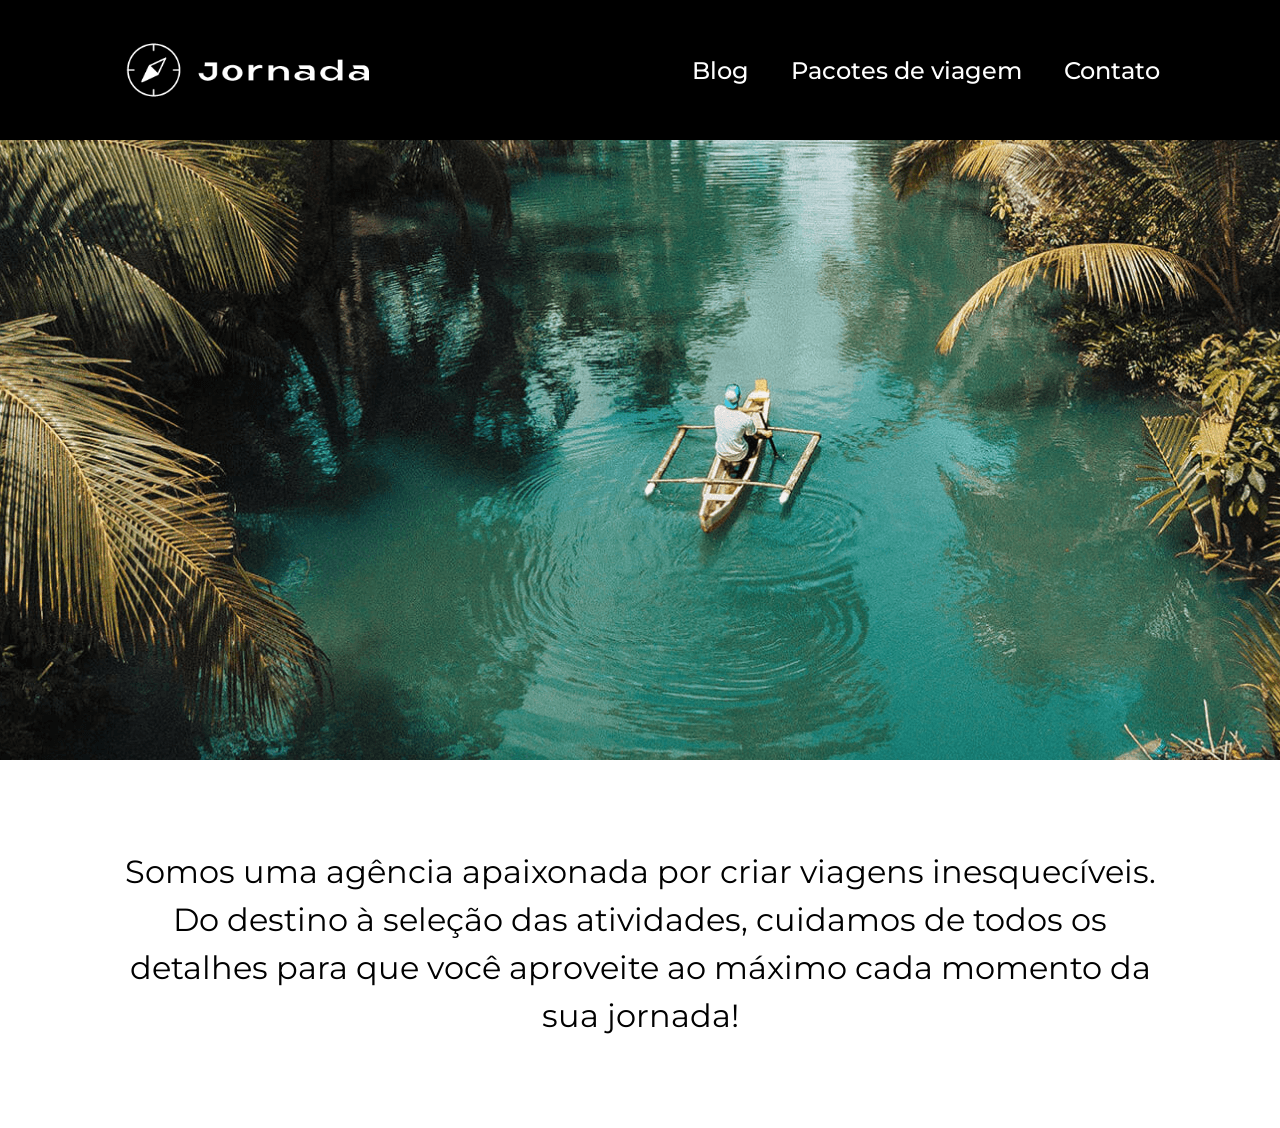
==== index.html @ cf38ee2b "secao hero" ====
<!DOCTYPE html>
<html lang="en">
<head>
    <meta charset="UTF-8">
    <meta name="viewport" content="width=device-width, initial-scale=1.0">
    <link rel="stylesheet" href="css/style.css">
    <title>Jornada Viagens</title>
</head>
<body>
    <header>
        <a class="logo" href="index.html" title="voltar para a página inicial">
            <img class="img-mobile" src="img/bussola-jornada-branca.png" alt="Bussola do logo Jornada viagens na cor preta">
            <img class="img-desktop" src="img/bussola-e-titulo-jornada-branca.png" alt="Logo jornada viagens na cor branca">
        </a>
        <div class="navigation-menu">
            <label for="menu"><img class="menu-burger" src="img/menu.png" alt="menu"></label>
            <input type="checkbox" id="menu" hidden>
            <nav>
                <ul class="list-links">
                    <li><a href="blog.html" target="_blank" title="acessar blog">Blog</a></li>
                    <li><a href="pacotes.html" target="_blank" title="acessar pacotes de viagem">Pacotes de viagem</a></li>
                    <li><a href="contato.html" target="_blank" title="Acessar contato">Contato</a></li>
                </ul>
            </nav>
        </div>
    </header>
    <section class="hero">
        <div class="hero-img"></div>
        <h2>
            Somos uma agência apaixonada por criar viagens inesquecíveis. Do destino à seleção das atividades, cuidamos de todos os detalhes para que você aproveite ao máximo cada momento da sua jornada!
        </h2>
    </section>
</body>
</html>
---- css/style.css ----
@import url(global.css);
@import url(header.css);
@import url(hero.css);
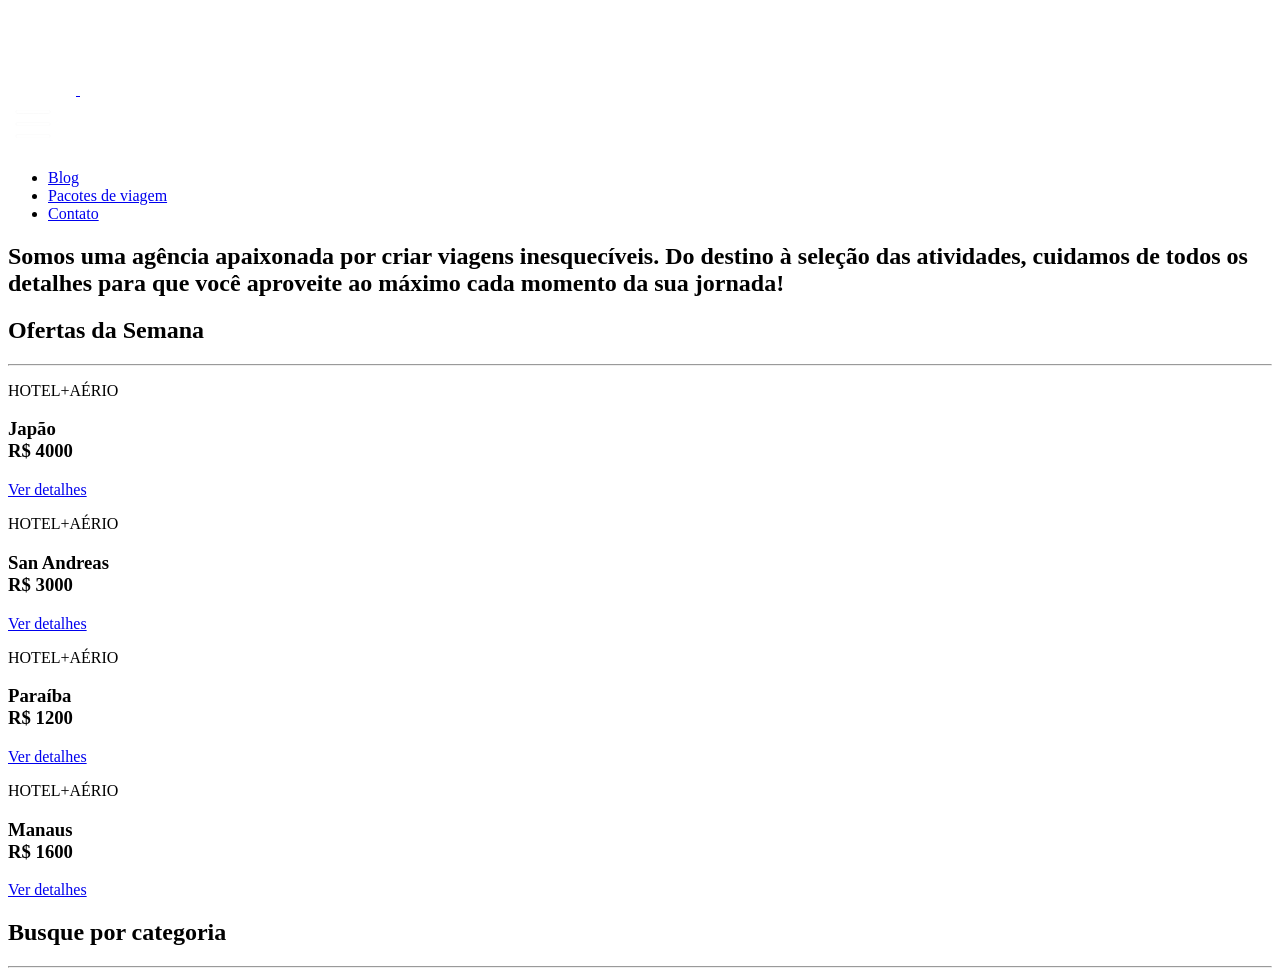
==== commit e08591ff: "adicionado ofertas por semana" ====
--- a/index.html
+++ b/index.html
@@ -30,5 +30,55 @@
             Somos uma agência apaixonada por criar viagens inesquecíveis. Do destino à seleção das atividades, cuidamos de todos os detalhes para que você aproveite ao máximo cada momento da sua jornada!
         </h2>
     </section>
+    <section class="offer">
+        <div class="section-title">
+            <h2>Ofertas da Semana</h2>
+            <hr>
+        </div>
+        <div class="offers-cards">
+            <article class="card japao">
+                <header>
+                    <p>HOTEL+AÉRIO</p>
+                    <h3>Japão <br> <span>R$ 4000</span></h3>
+                </header>
+                <footer>
+                    <a href="#" class="button">Ver detalhes</a>
+                </footer>
+            </article>
+            <article class="card san-andreas">
+                <header>
+                    <p>HOTEL+AÉRIO</p>
+                    <h3>San Andreas <br> <span>R$ 3000</span></h3>
+                </header>
+                <footer>
+                    <a href="#" class="button">Ver detalhes</a>
+                </footer>
+            </article>
+            <article class="card paraiba">
+                <header>
+                    <p>HOTEL+AÉRIO</p>
+                    <h3>Paraíba <br> <span>R$ 1200</span></h3>
+                </header>
+                <footer>
+                    <a href="#" class="button">Ver detalhes</a>
+                </footer>
+            </article>
+            <article class="card manaus">
+                <header>
+                    <p>HOTEL+AÉRIO</p>
+                    <h3>Manaus <br> <span>R$ 1600</span></h3>
+                </header>
+                <footer>
+                    <a href="#" class="button">Ver detalhes</a>
+                </footer>
+            </article>
+        </div>
+    </section>
+    <section class="categories">
+        <div class="section-title">
+            <h2>Busque por categoria</h2>
+            <hr>
+        </div>
+    </section>
 </body>
 </html>
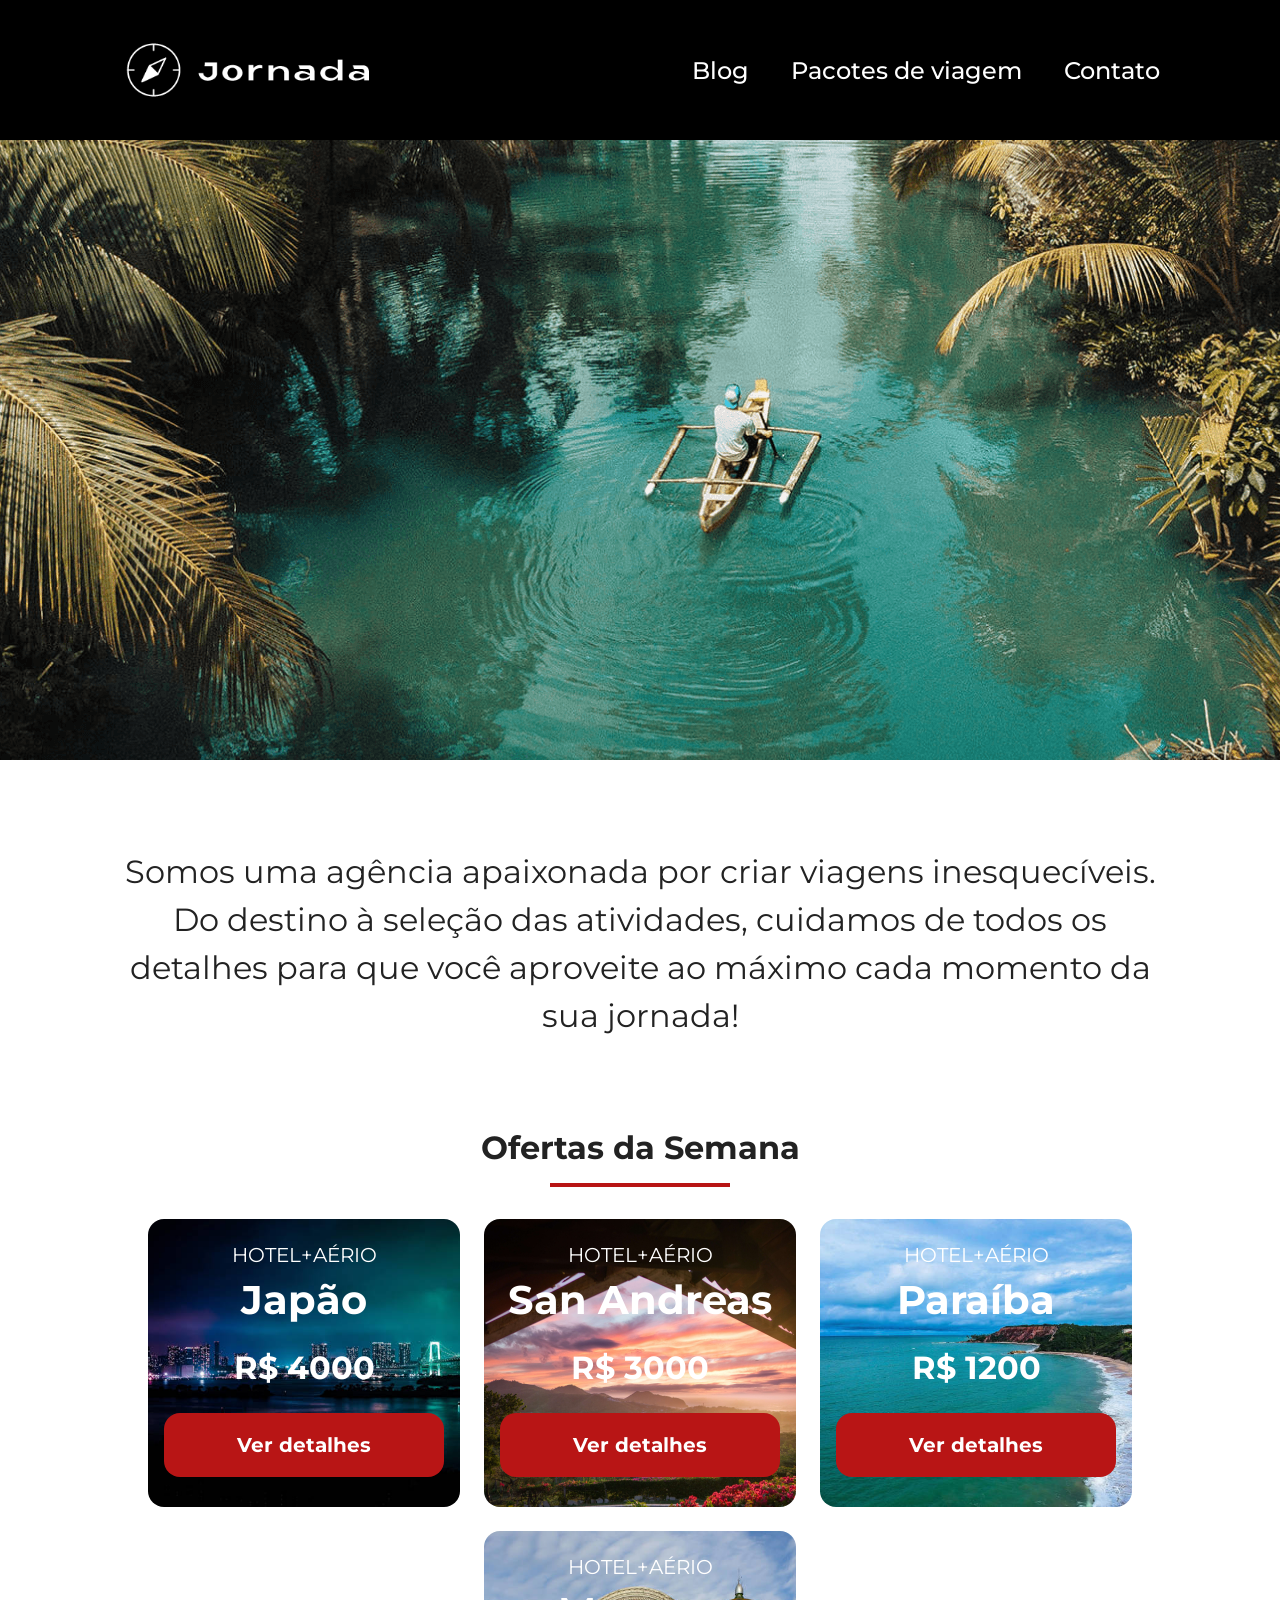
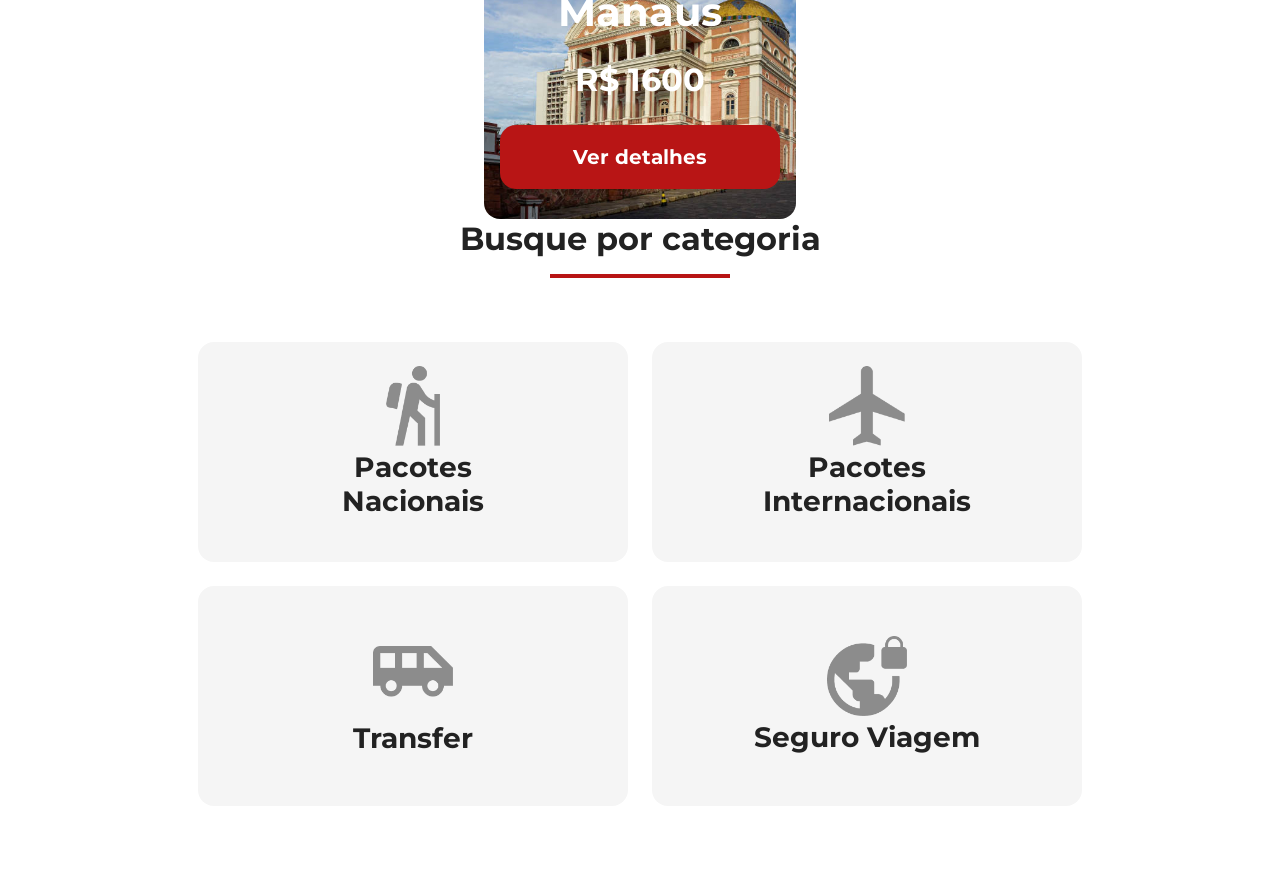
==== commit 76aefe62: "ajusta layout da sessao categoria" ====
--- a/index.html
+++ b/index.html
@@ -79,6 +79,24 @@
             <h2>Busque por categoria</h2>
             <hr>
         </div>
+        <div class="categories-cards">
+            <a href="#" class="card" target="_blank" title="Busque pela categoria pacotes nacionais">
+                <img class="img" src="img/ícone - pacotes nacionais.png" alt="ícone cinza representando uma pessoa fazendo tracking">
+                <h3>Pacotes <br> Nacionais</h3>
+            </a>
+            <a href="#" class="card" target="_blank" title="Busque pela categoria pacotes internacionais">
+                <img class="img" src="img/ícone - pacotes interacionais.png" alt="ícone cinza representando uma pessoa fazendo tracking">
+                <h3>Pacotes <br> Internacionais</h3>
+            </a>
+            <a href="#" class="card single-line transfer" target="_blank" title="Busque pela categoria transfer">
+                <img class="img" src="img/ícone -transfer.png" alt="ícone cinza representando uma pessoa fazendo tracking">
+                <h3>Transfer</h3>
+            </a>
+            <a href="#" class="card single-line" target="_blank" title="Busque pela categoria seguro viagem">
+                <img class="img" src="img/ícone - seguro viagem (1).png" alt="ícone cinza representando uma pessoa fazendo tracking">
+                <h3>Seguro Viagem</h3>
+            </a>
+        </div>
     </section>
 </body>
 </html>
--- a/css/style.css
+++ b/css/style.css
@@ -0,0 +1,5 @@
+@import url(global.css);
+@import url(header.css);
+@import url(hero.css);
+@import url(offers.css);
+@import url(categories.css);
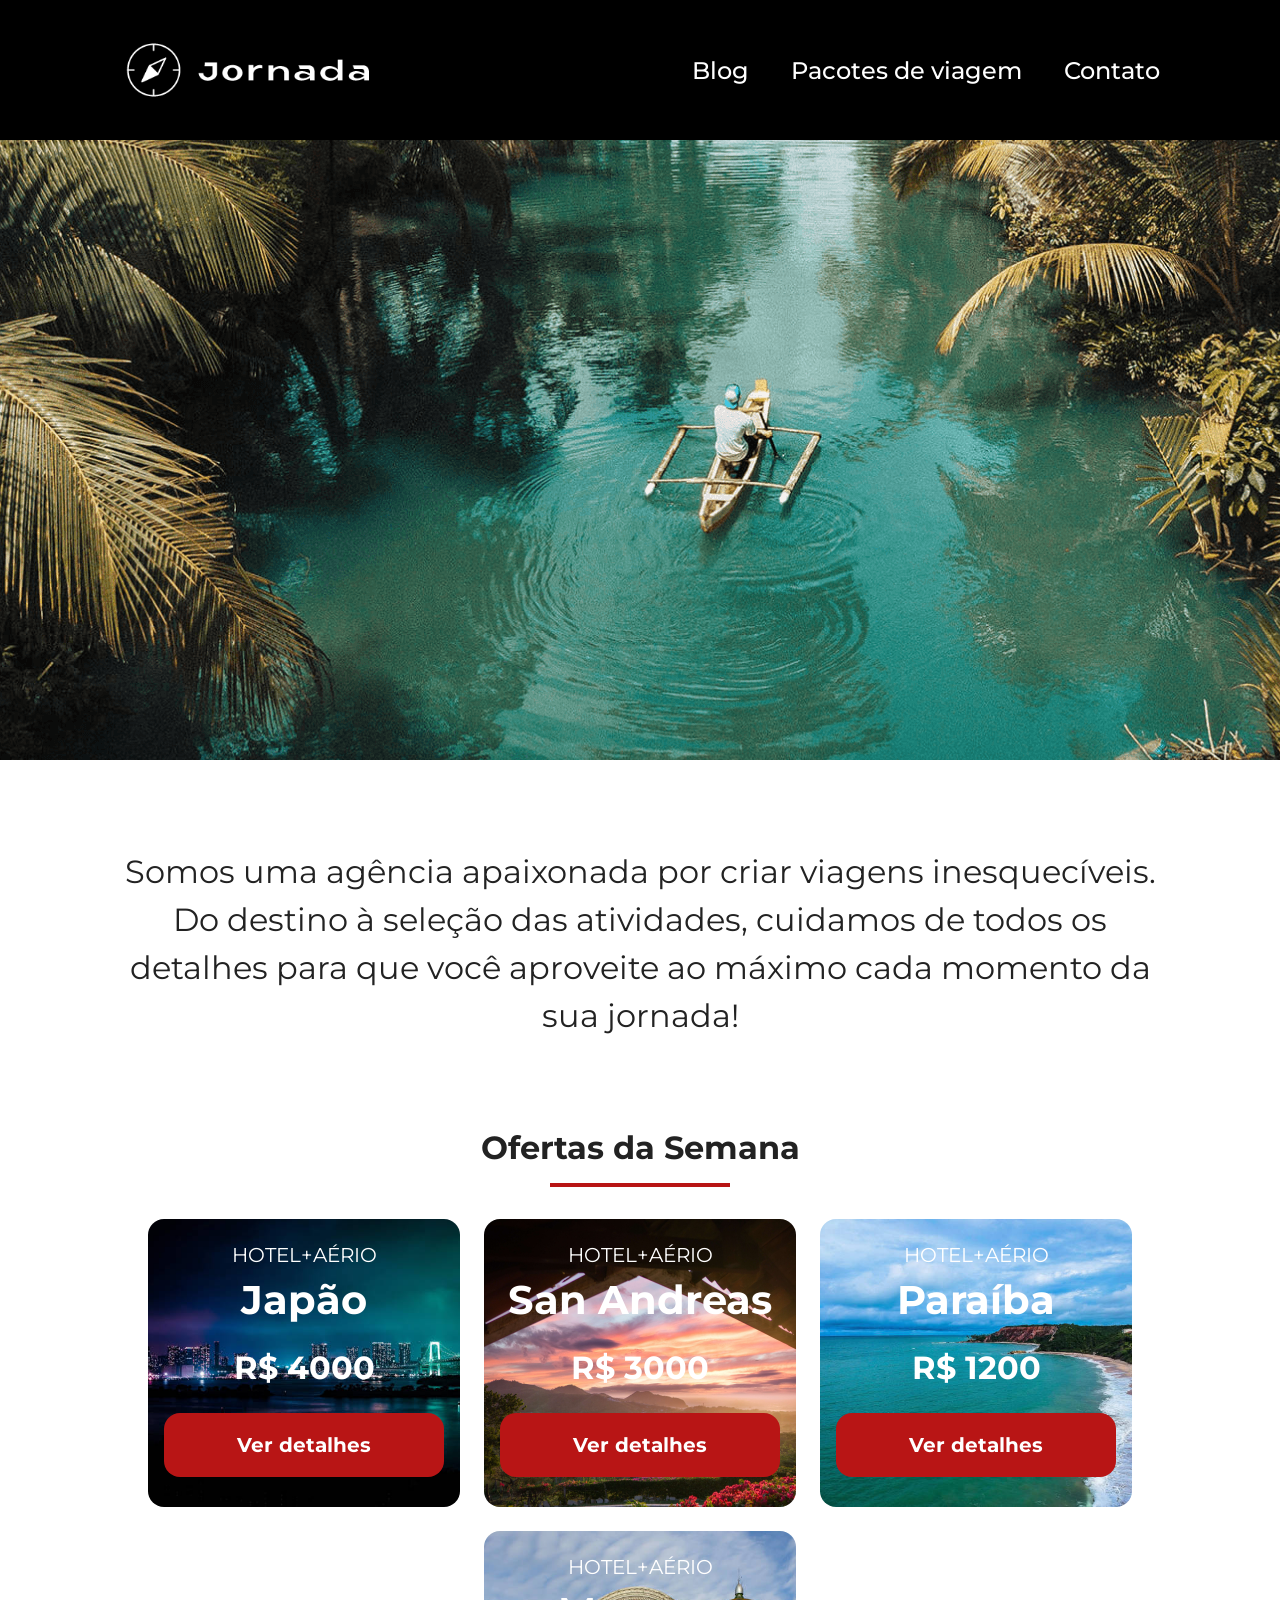
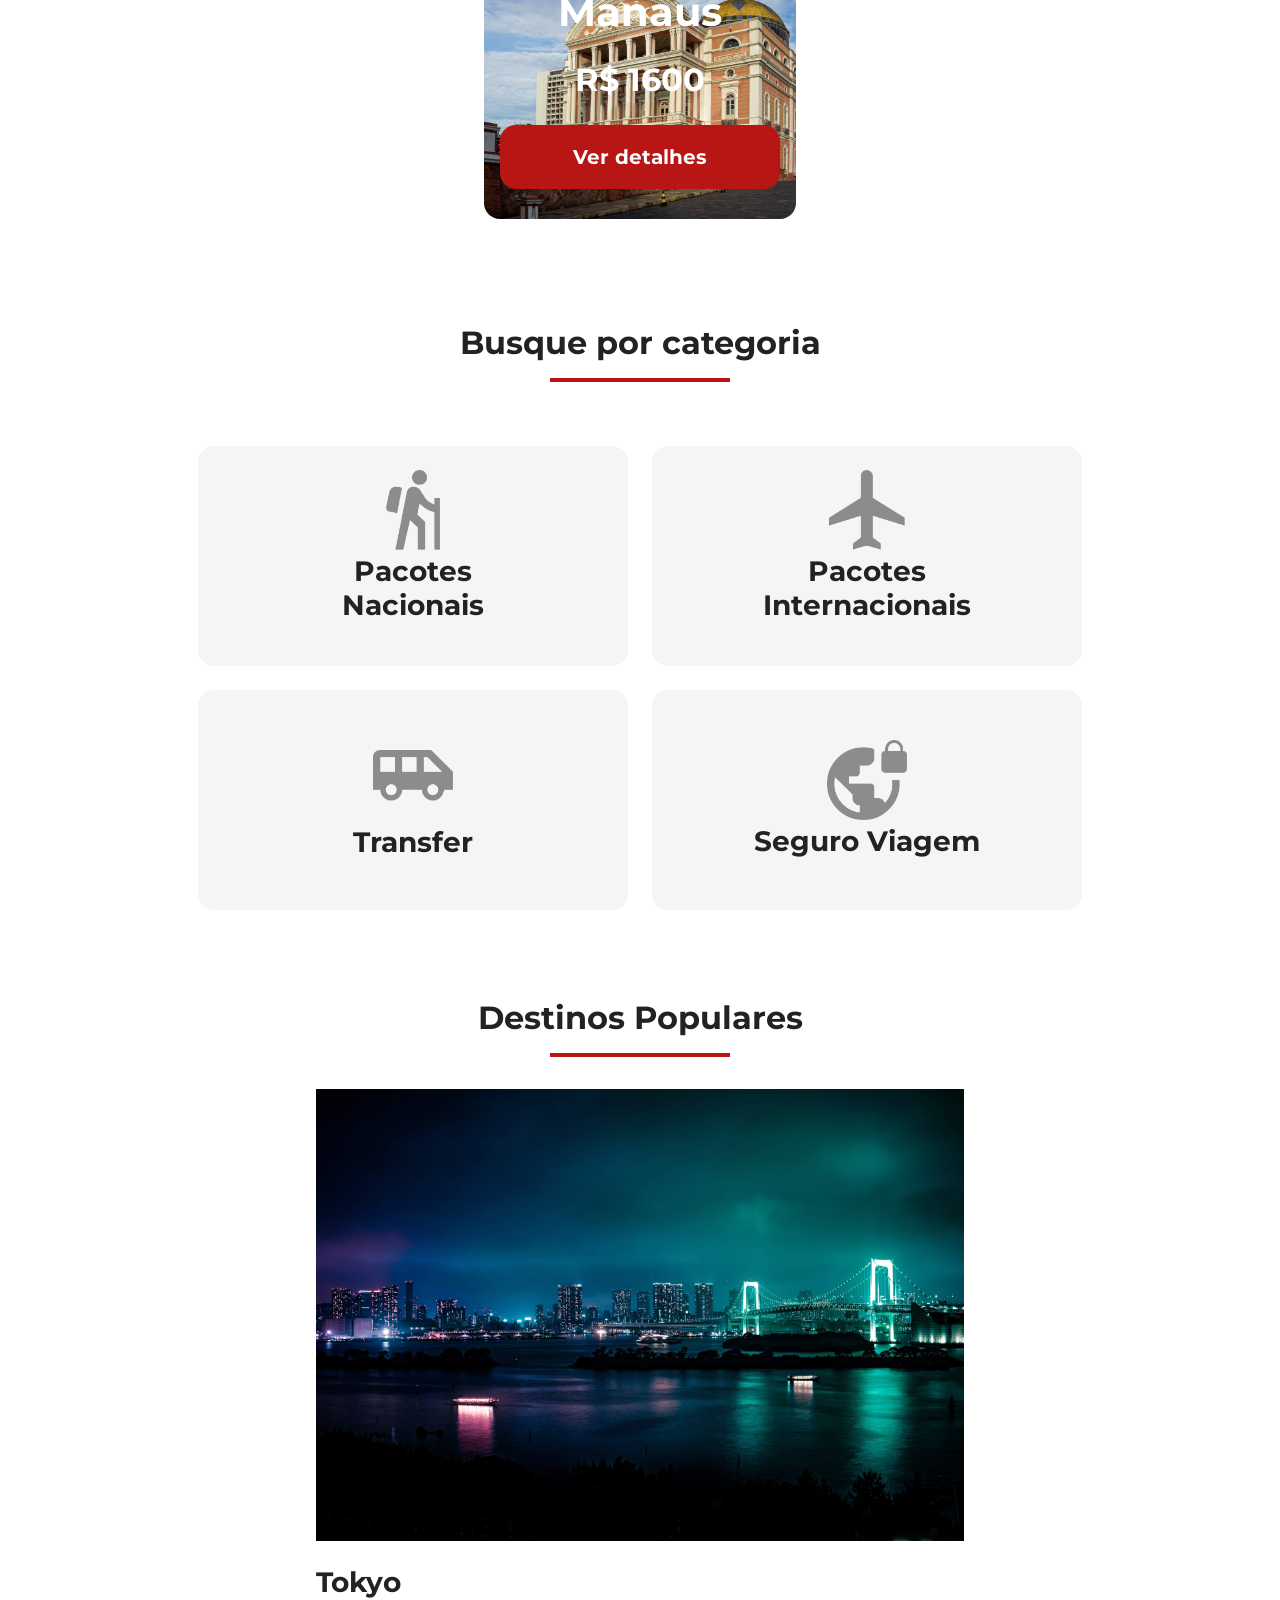
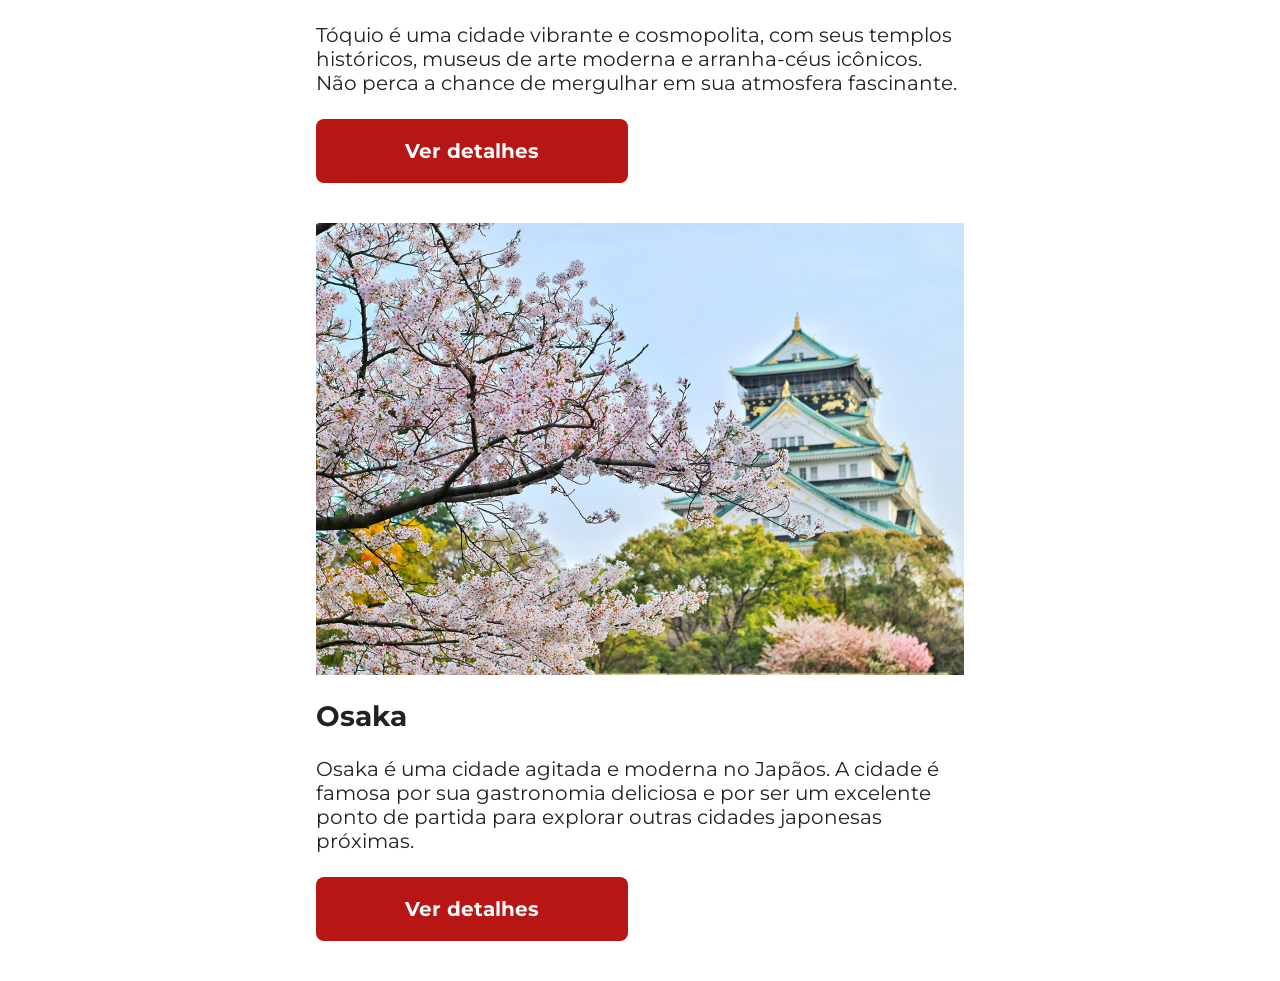
==== commit b44ed1b1: "adicionado secao categories" ====
--- a/index.html
+++ b/index.html
@@ -30,7 +30,7 @@
             Somos uma agência apaixonada por criar viagens inesquecíveis. Do destino à seleção das atividades, cuidamos de todos os detalhes para que você aproveite ao máximo cada momento da sua jornada!
         </h2>
     </section>
-    <section class="offer">
+    <section class="offers">
         <div class="section-title">
             <h2>Ofertas da Semana</h2>
             <hr>
@@ -98,5 +98,37 @@
             </a>
         </div>
     </section>
+    <section class="destinations">
+        <div class="section-title">
+            <h2>Destinos Populares</h2>
+            <hr>
+        </div>
+        <div class="destination-items">
+            <article class="item">
+                <header>
+                    <div class="img-item tokyo">
+                        
+                    </div>
+                    <h4>Tokyo</h4>
+                </header>
+                <p>Tóquio é uma cidade vibrante e cosmopolita, com seus templos históricos, museus de arte moderna e arranha-céus icônicos. Não perca a chance de mergulhar em sua atmosfera fascinante.</p>
+                <footer>
+                    <a href="#" class="button">Ver detalhes</a>
+                </footer>
+            </article>
+            <article class="item">
+                <header>
+                    <div class="img-item osaka">
+
+                    </div>
+                    <h4>Osaka</h4>
+                </header>
+                <p>Osaka é uma cidade agitada e moderna no Japãos. A cidade é famosa por sua gastronomia deliciosa e por ser um excelente ponto de partida para explorar outras cidades japonesas próximas.</p>
+                <footer>
+                    <a href="#" class="button">Ver detalhes</a>
+                </footer>
+            </article>
+        </div>
+    </section>
 </body>
 </html>
--- a/css/style.css
+++ b/css/style.css
@@ -2,4 +2,5 @@
 @import url(header.css);
 @import url(hero.css);
 @import url(offers.css);
-@import url(categories.css);+@import url(categories.css);
+@import url(destinations.css);
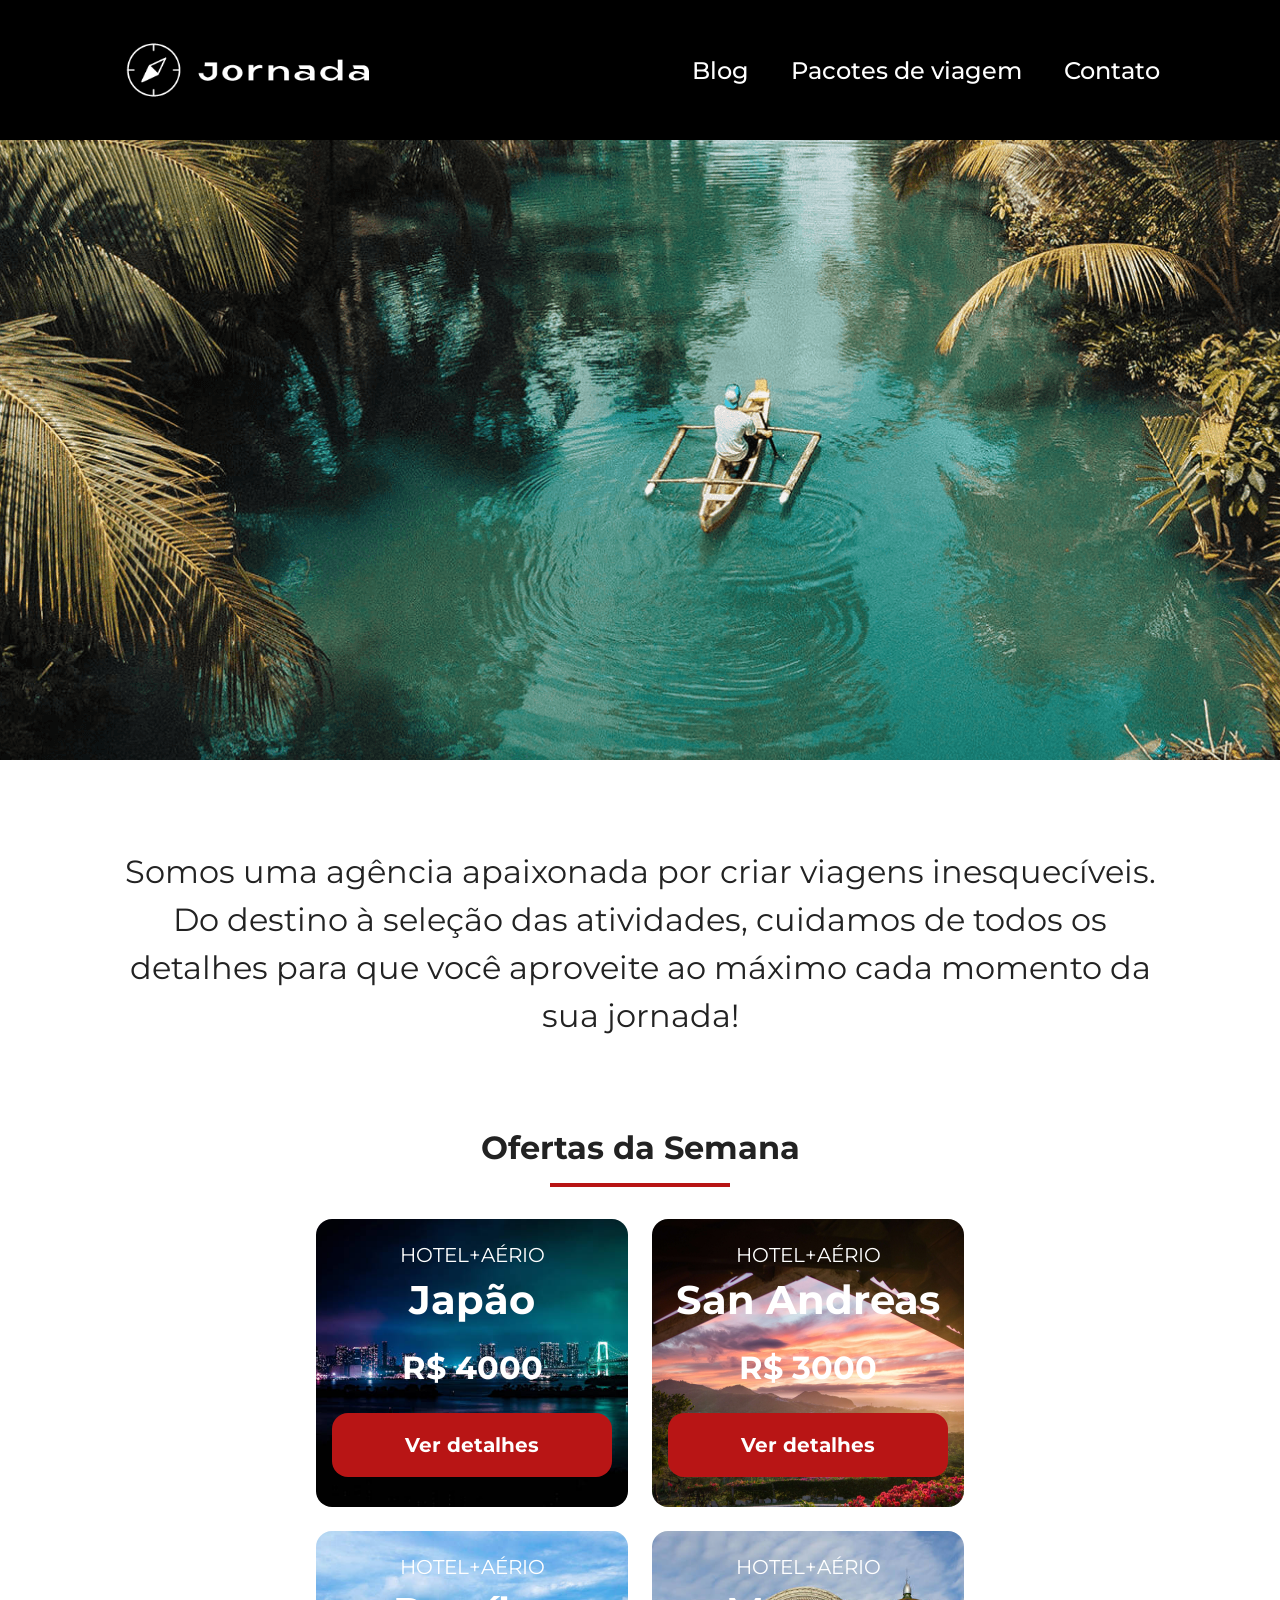
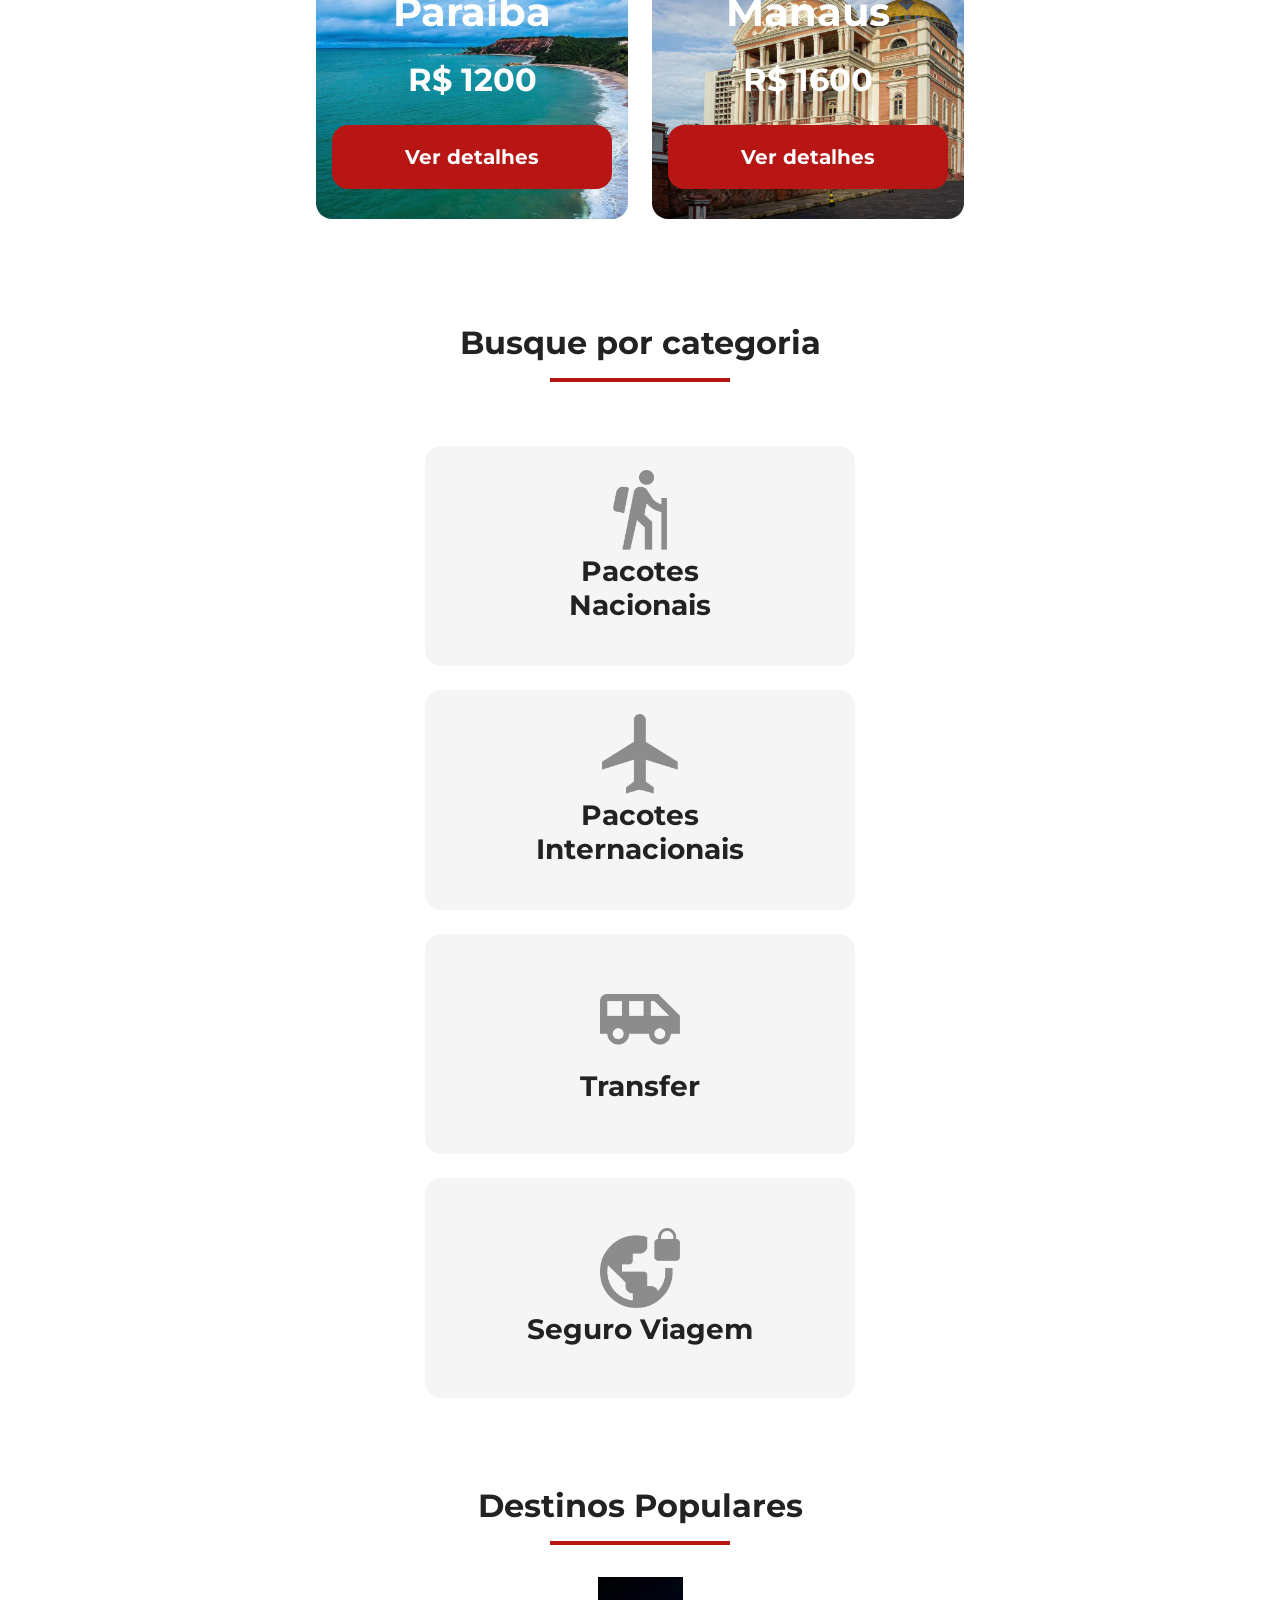
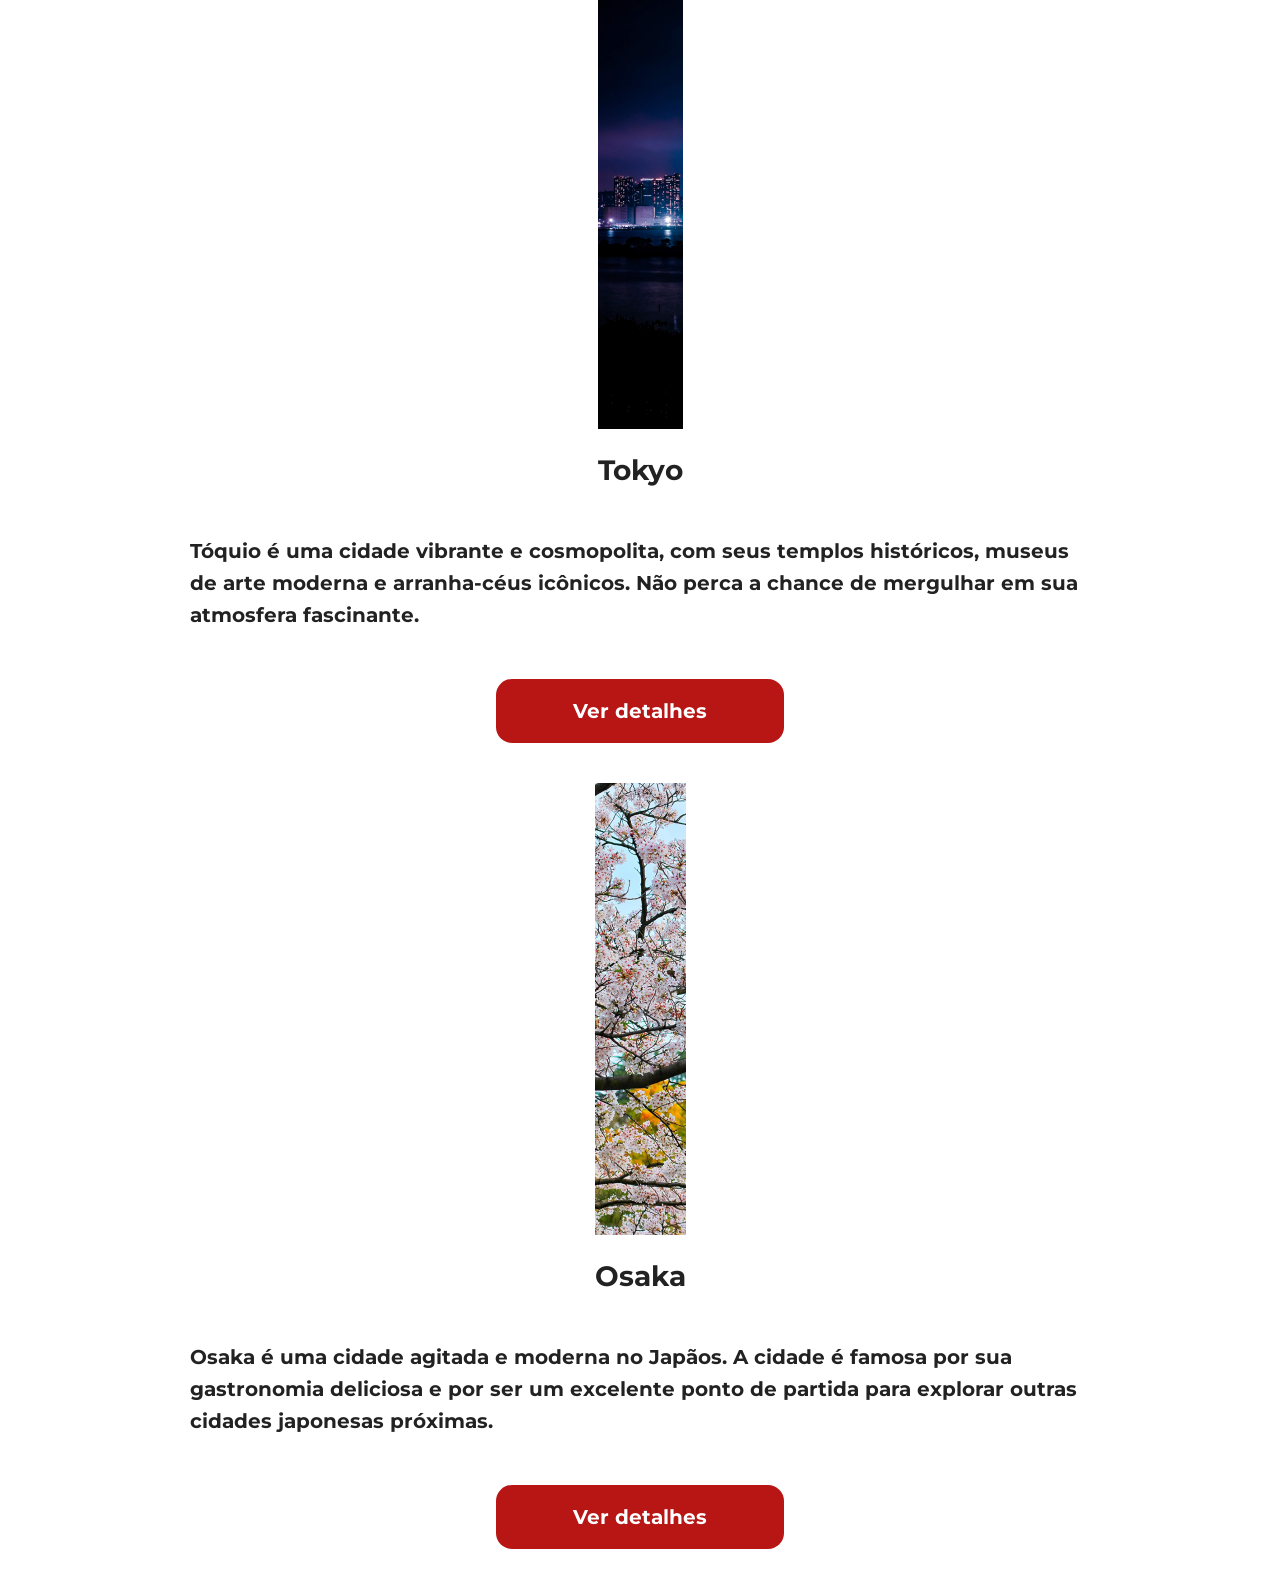
==== commit 395bf1df: "refatorado codigo e arrumado destinations" ====
--- a/index.html
+++ b/index.html
@@ -7,7 +7,7 @@
     <title>Jornada Viagens</title>
 </head>
 <body>
-    <header>
+    <header class="main-header">
         <a class="logo" href="index.html" title="voltar para a página inicial">
             <img class="img-mobile" src="img/bussola-jornada-branca.png" alt="Bussola do logo Jornada viagens na cor preta">
             <img class="img-desktop" src="img/bussola-e-titulo-jornada-branca.png" alt="Logo jornada viagens na cor branca">
@@ -113,7 +113,7 @@
                 </header>
                 <p>Tóquio é uma cidade vibrante e cosmopolita, com seus templos históricos, museus de arte moderna e arranha-céus icônicos. Não perca a chance de mergulhar em sua atmosfera fascinante.</p>
                 <footer>
-                    <a href="#" class="button">Ver detalhes</a>
+                    <a target="_blank" title="Veja mais detalhes do destino Tokyo" href="#" class="button">Ver detalhes</a>
                 </footer>
             </article>
             <article class="item">
@@ -125,7 +125,7 @@
                 </header>
                 <p>Osaka é uma cidade agitada e moderna no Japãos. A cidade é famosa por sua gastronomia deliciosa e por ser um excelente ponto de partida para explorar outras cidades japonesas próximas.</p>
                 <footer>
-                    <a href="#" class="button">Ver detalhes</a>
+                    <a target="_blank" title="Veja mais detalhes do destino Osaka" href="#" class="button">Ver detalhes</a>
                 </footer>
             </article>
         </div>
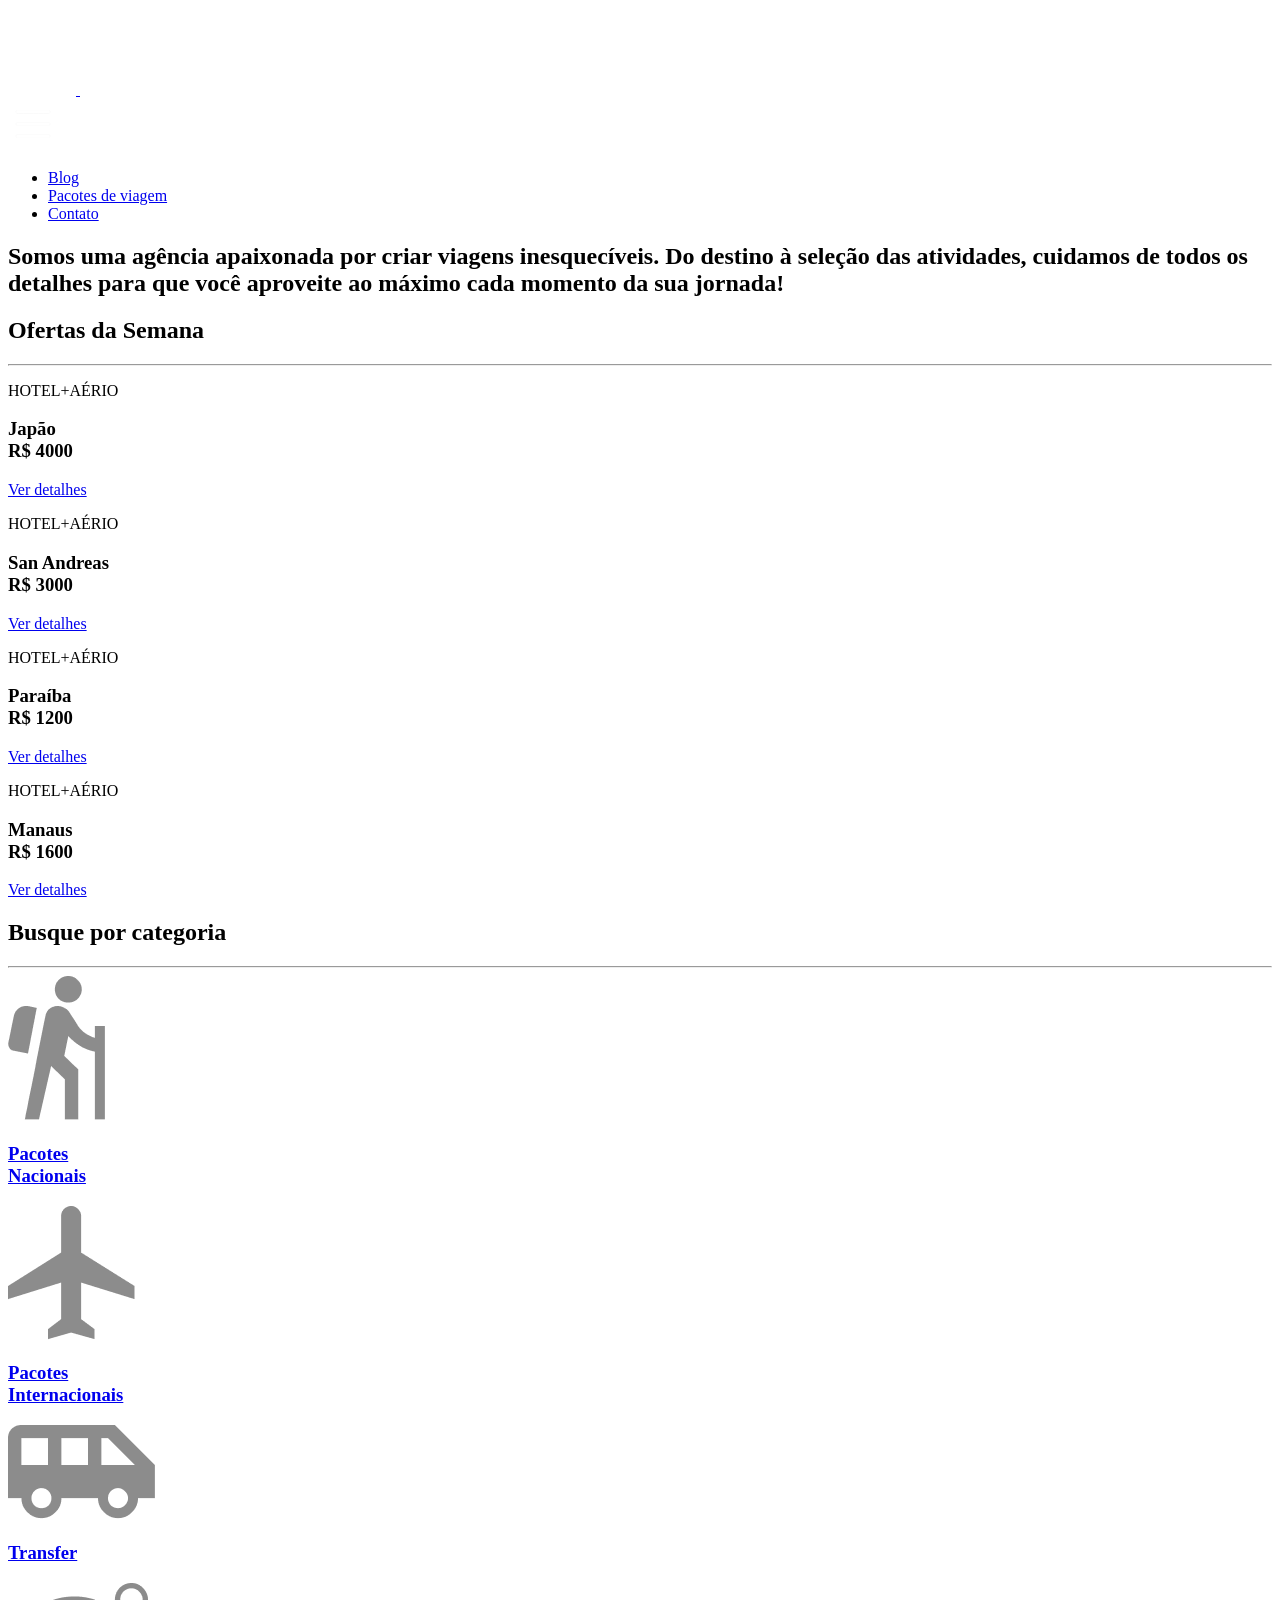
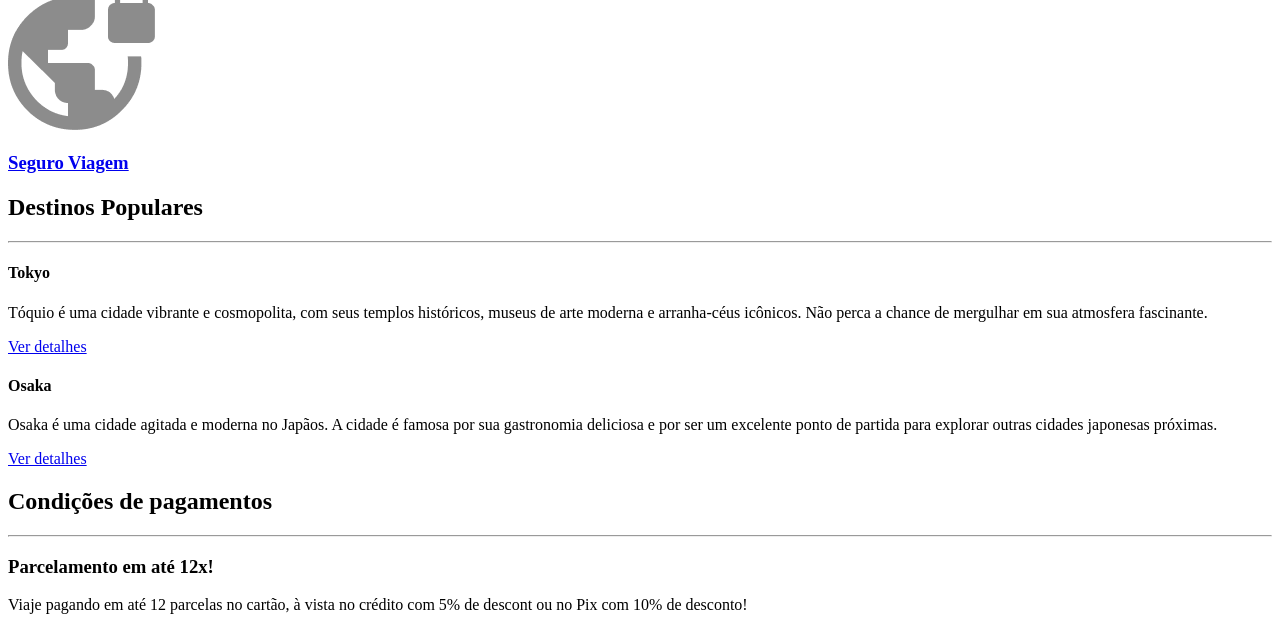
==== commit bb5b5c31: "arrumado" ====
--- a/index.html
+++ b/index.html
@@ -130,5 +130,20 @@
             </article>
         </div>
     </section>
+    <section class="payments">
+        <div class="section-title">
+            <h2>Condições de pagamentos</h2>
+            <hr>
+        </div>
+        <div class="text-content">
+            <h3>Parcelamento em até 12x!</h3>
+            <p>Viaje pagando em até 12 parcelas no cartão, à vista no crédito com 5% de descont ou no Pix com 10% de desconto!</p>
+        </div>
+        <div class="img-content">
+            <div class="image bag"></div>
+            <div class="image passport"></div>
+            <div class="image person"></div>
+        </div>
+    </section>
 </body>
 </html>
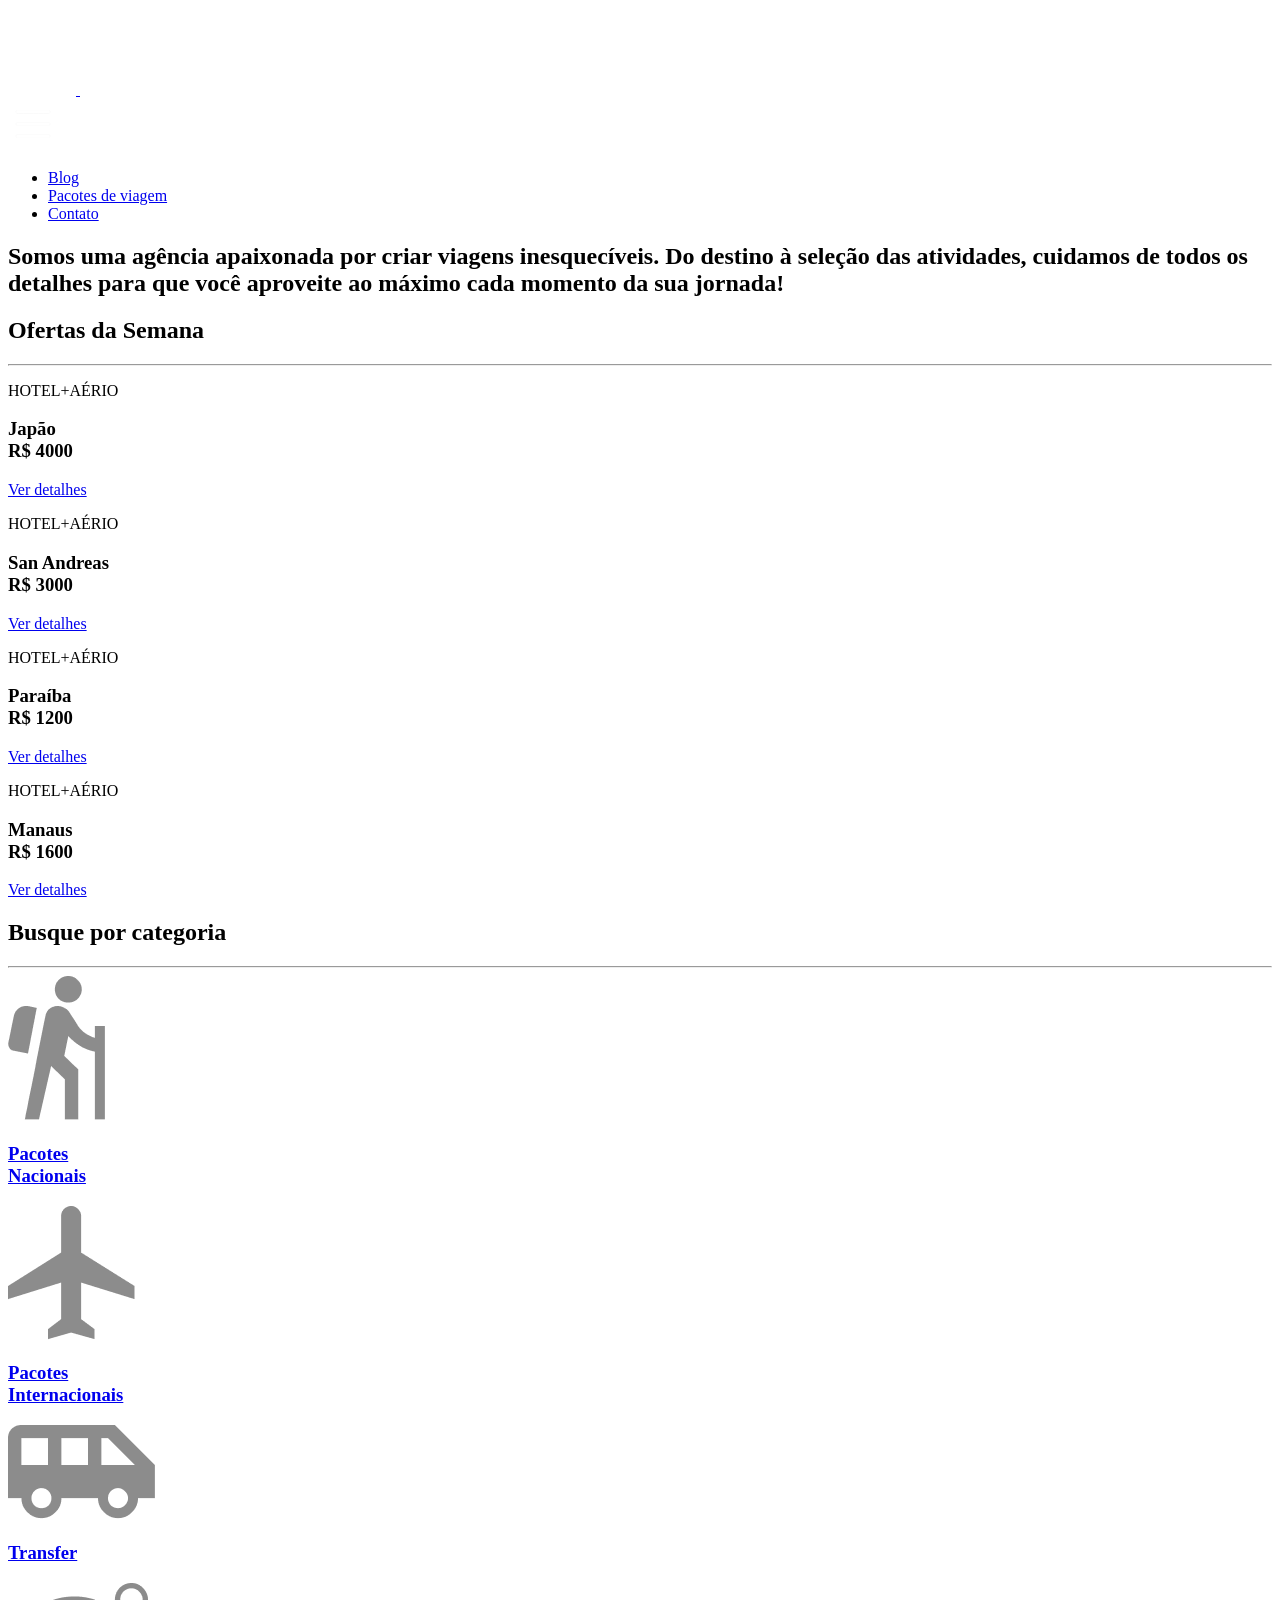
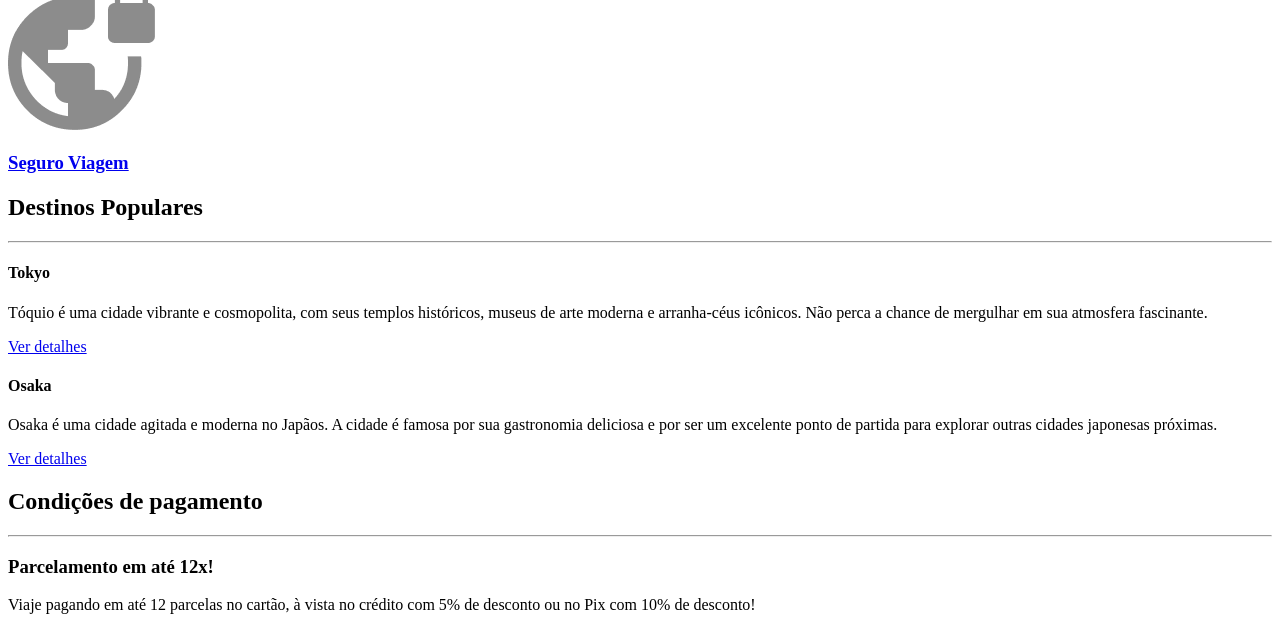
==== commit f08c4384: "payments" ====
--- a/index.html
+++ b/index.html
@@ -82,19 +82,19 @@
         <div class="categories-cards">
             <a href="#" class="card" target="_blank" title="Busque pela categoria pacotes nacionais">
                 <img class="img" src="img/ícone - pacotes nacionais.png" alt="ícone cinza representando uma pessoa fazendo tracking">
-                <h3>Pacotes <br> Nacionais</h3>
+                <h3 class="content-title">Pacotes <br> Nacionais</h3>
             </a>
             <a href="#" class="card" target="_blank" title="Busque pela categoria pacotes internacionais">
                 <img class="img" src="img/ícone - pacotes interacionais.png" alt="ícone cinza representando uma pessoa fazendo tracking">
-                <h3>Pacotes <br> Internacionais</h3>
+                <h3 class="content-title">Pacotes <br> Internacionais</h3>
             </a>
             <a href="#" class="card single-line transfer" target="_blank" title="Busque pela categoria transfer">
                 <img class="img" src="img/ícone -transfer.png" alt="ícone cinza representando uma pessoa fazendo tracking">
-                <h3>Transfer</h3>
+                <h3 class="content-title">Transfer</h3>
             </a>
             <a href="#" class="card single-line" target="_blank" title="Busque pela categoria seguro viagem">
                 <img class="img" src="img/ícone - seguro viagem (1).png" alt="ícone cinza representando uma pessoa fazendo tracking">
-                <h3>Seguro Viagem</h3>
+                <h3 class="content-title">Seguro Viagem</h3>
             </a>
         </div>
     </section>
@@ -109,9 +109,9 @@
                     <div class="img-item tokyo">
                         
                     </div>
-                    <h4>Tokyo</h4>
+                    <h4 class="content-title">Tokyo</h4>
                 </header>
-                <p>Tóquio é uma cidade vibrante e cosmopolita, com seus templos históricos, museus de arte moderna e arranha-céus icônicos. Não perca a chance de mergulhar em sua atmosfera fascinante.</p>
+                <p class="content-text">Tóquio é uma cidade vibrante e cosmopolita, com seus templos históricos, museus de arte moderna e arranha-céus icônicos. Não perca a chance de mergulhar em sua atmosfera fascinante.</p>
                 <footer>
                     <a target="_blank" title="Veja mais detalhes do destino Tokyo" href="#" class="button">Ver detalhes</a>
                 </footer>
@@ -121,9 +121,9 @@
                     <div class="img-item osaka">
 
                     </div>
-                    <h4>Osaka</h4>
+                    <h4 class="content-title">Osaka</h4>
                 </header>
-                <p>Osaka é uma cidade agitada e moderna no Japãos. A cidade é famosa por sua gastronomia deliciosa e por ser um excelente ponto de partida para explorar outras cidades japonesas próximas.</p>
+                <p class="content-text">Osaka é uma cidade agitada e moderna no Japãos. A cidade é famosa por sua gastronomia deliciosa e por ser um excelente ponto de partida para explorar outras cidades japonesas próximas.</p>
                 <footer>
                     <a target="_blank" title="Veja mais detalhes do destino Osaka" href="#" class="button">Ver detalhes</a>
                 </footer>
@@ -132,18 +132,21 @@
     </section>
     <section class="payments">
         <div class="section-title">
-            <h2>Condições de pagamentos</h2>
+            <h2>Condições de pagamento</h2>
             <hr>
         </div>
-        <div class="text-content">
-            <h3>Parcelamento em até 12x!</h3>
-            <p>Viaje pagando em até 12 parcelas no cartão, à vista no crédito com 5% de descont ou no Pix com 10% de desconto!</p>
+            <div class="content-container">
+                <div class="text-content">
+                    <h3 class="content-title">Parcelamento em até 12x!</h3>
+                    <p class="content-text">Viaje pagando em até 12 parcelas no cartão, à vista no crédito com 5% de desconto ou no Pix com 10% de desconto!</p>
+                </div>
+                <div class="img-gallery">
+                    <div class="image first"></div>
+                    <div class="image second"></div>
+                    <div class="image third colspan-2"></div>
+                </div>
         </div>
-        <div class="img-content">
-            <div class="image bag"></div>
-            <div class="image passport"></div>
-            <div class="image person"></div>
-        </div>
+       
     </section>
 </body>
 </html>
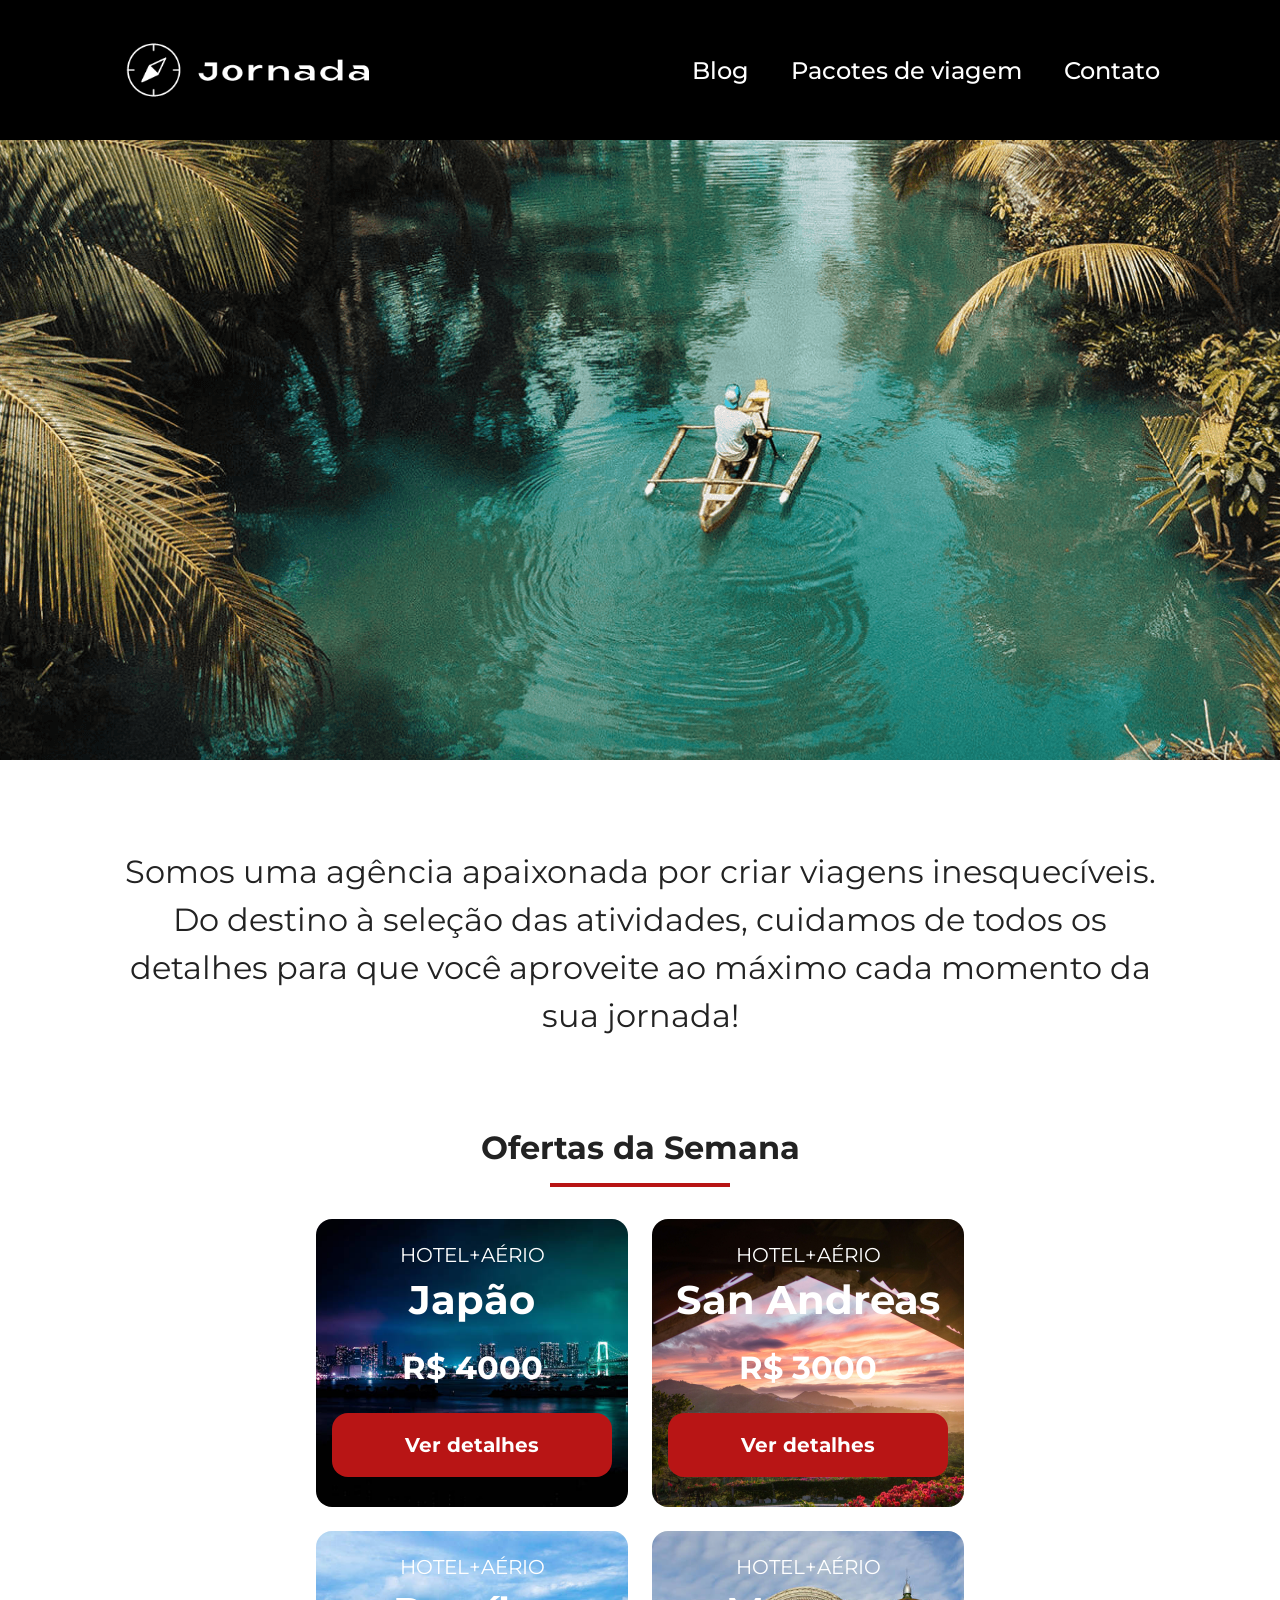
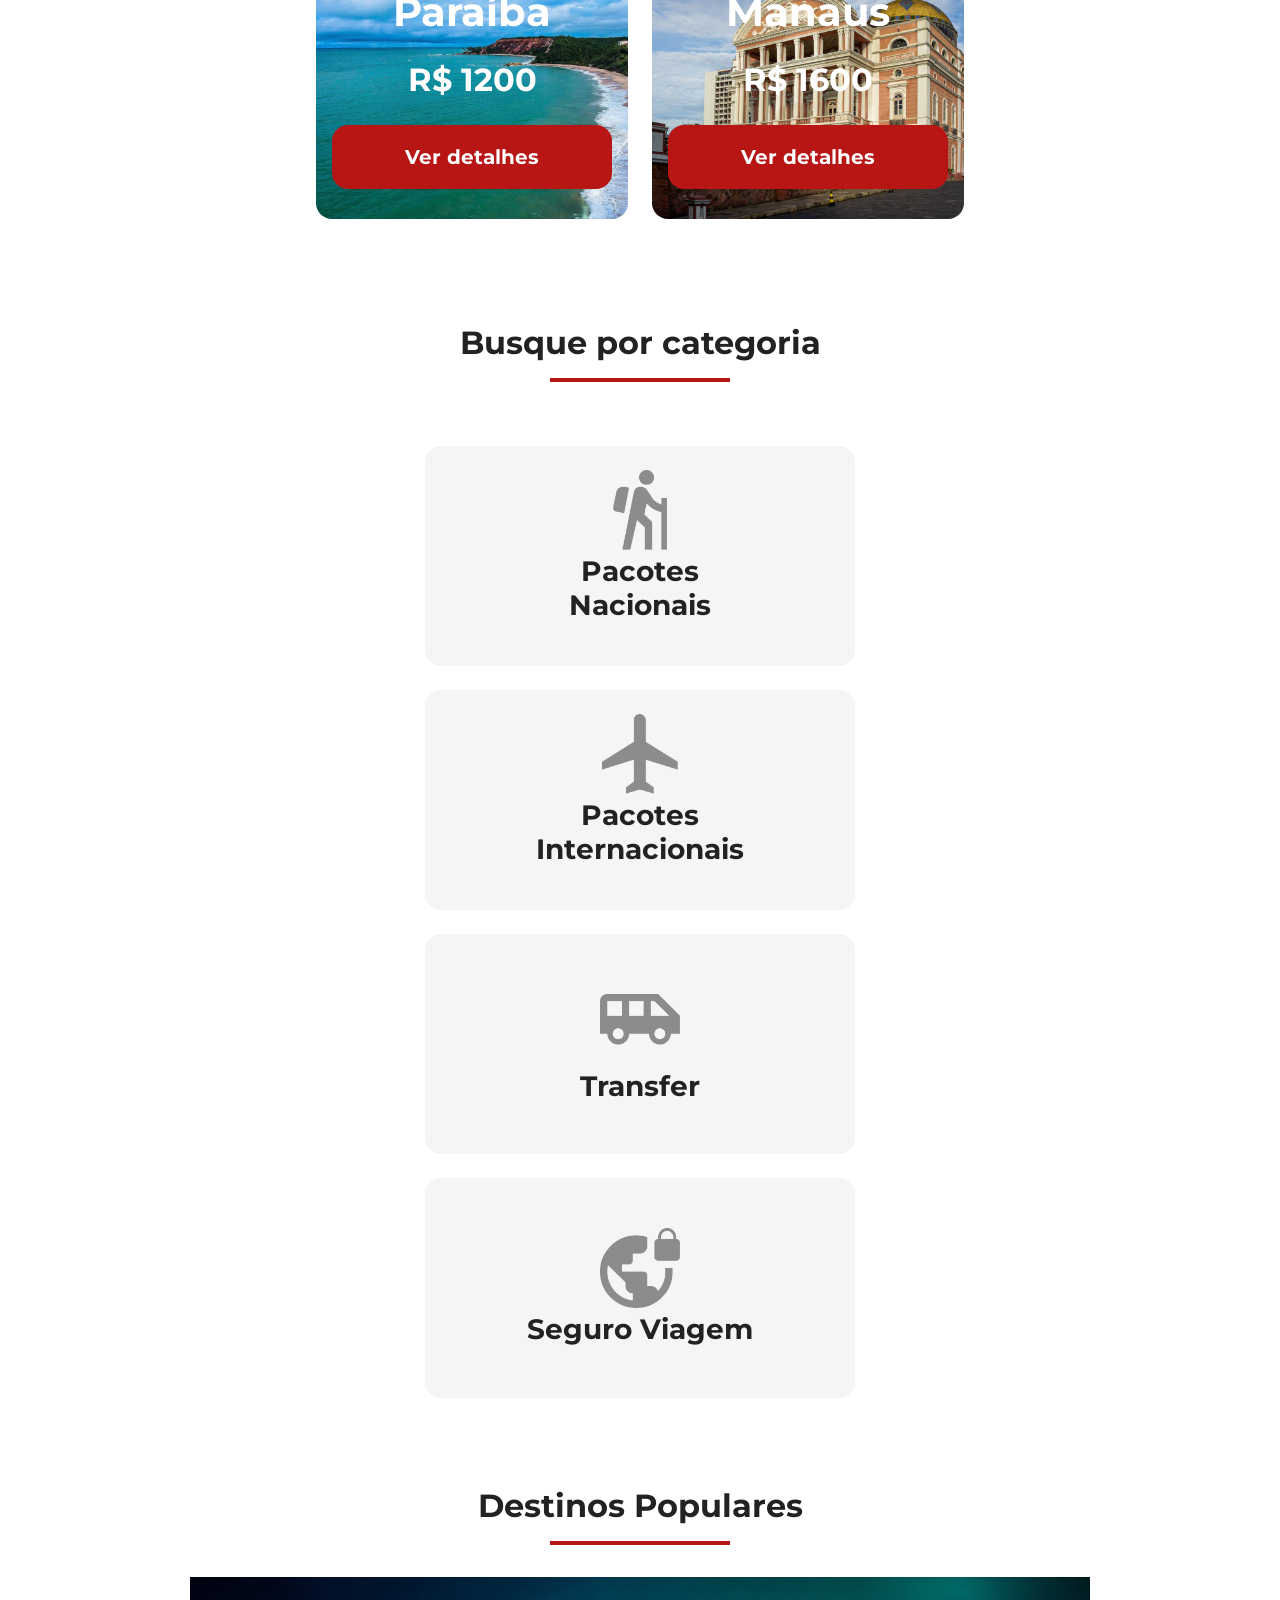
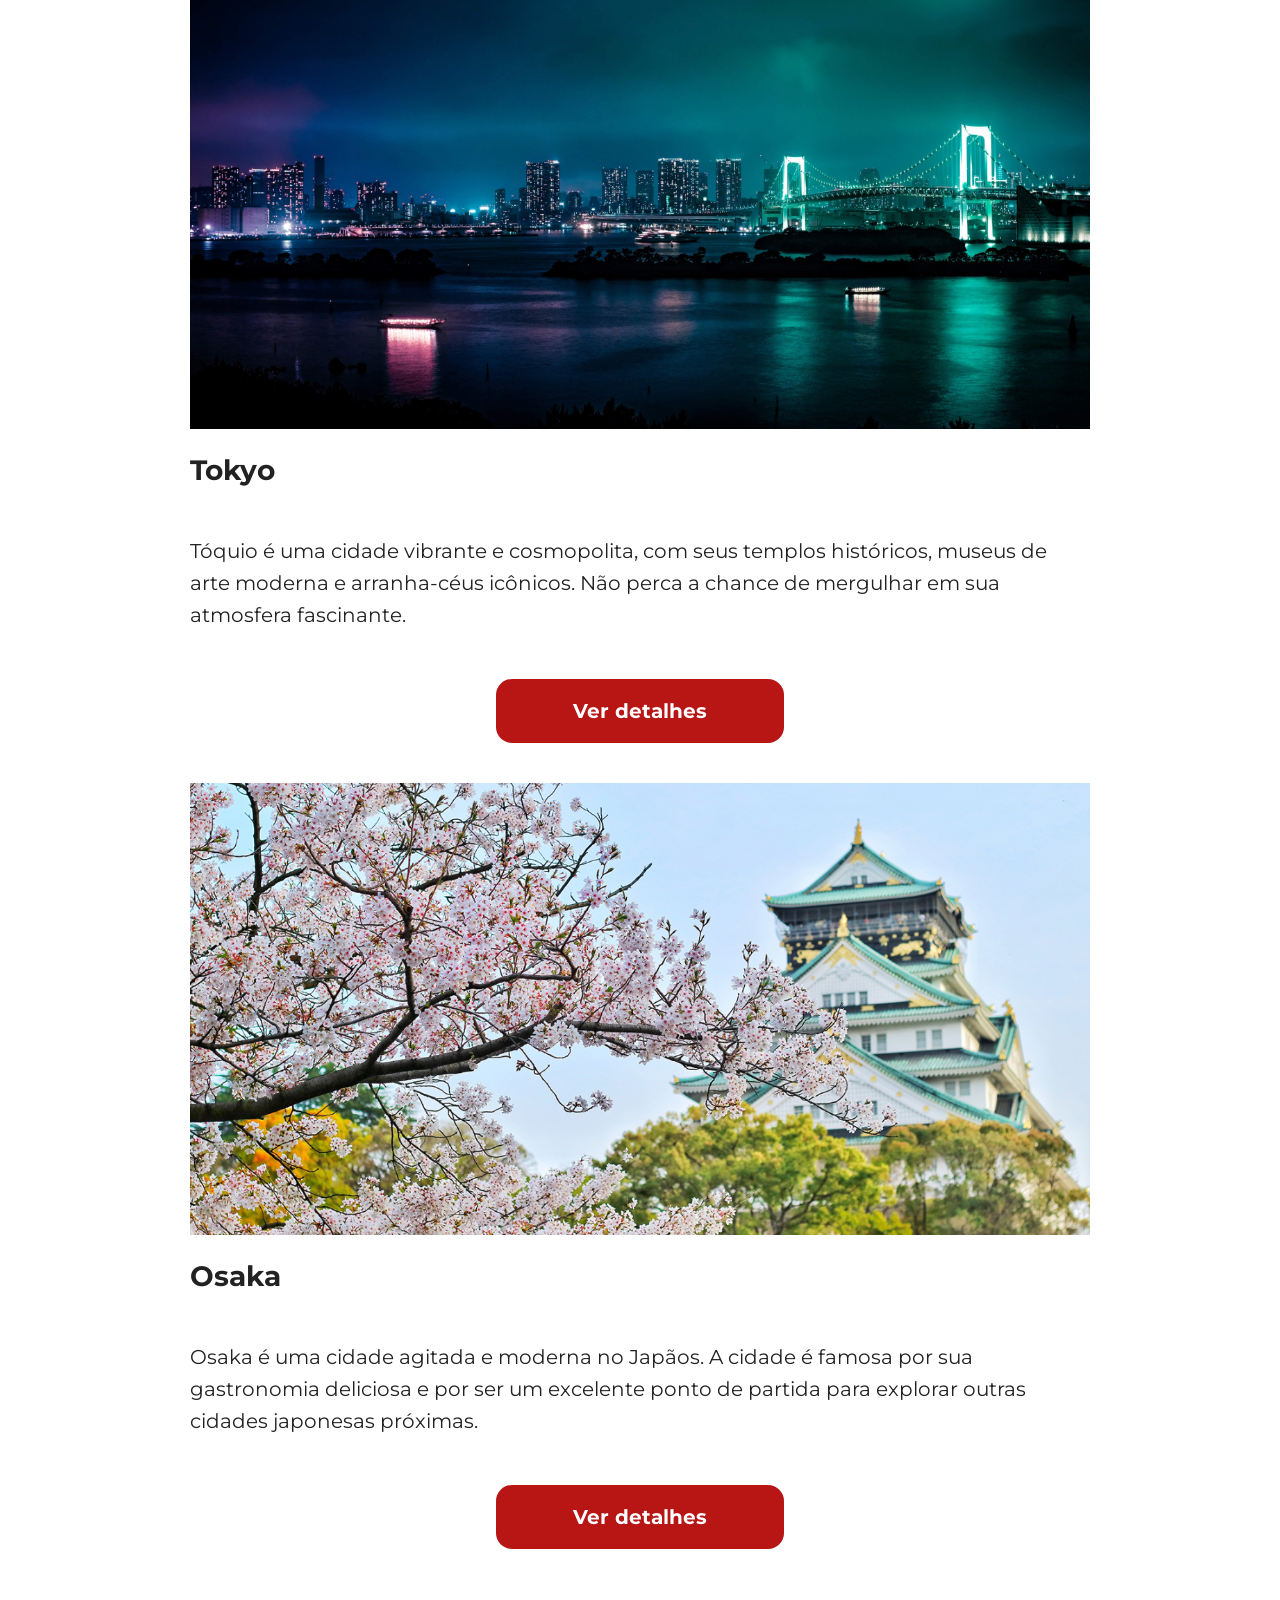
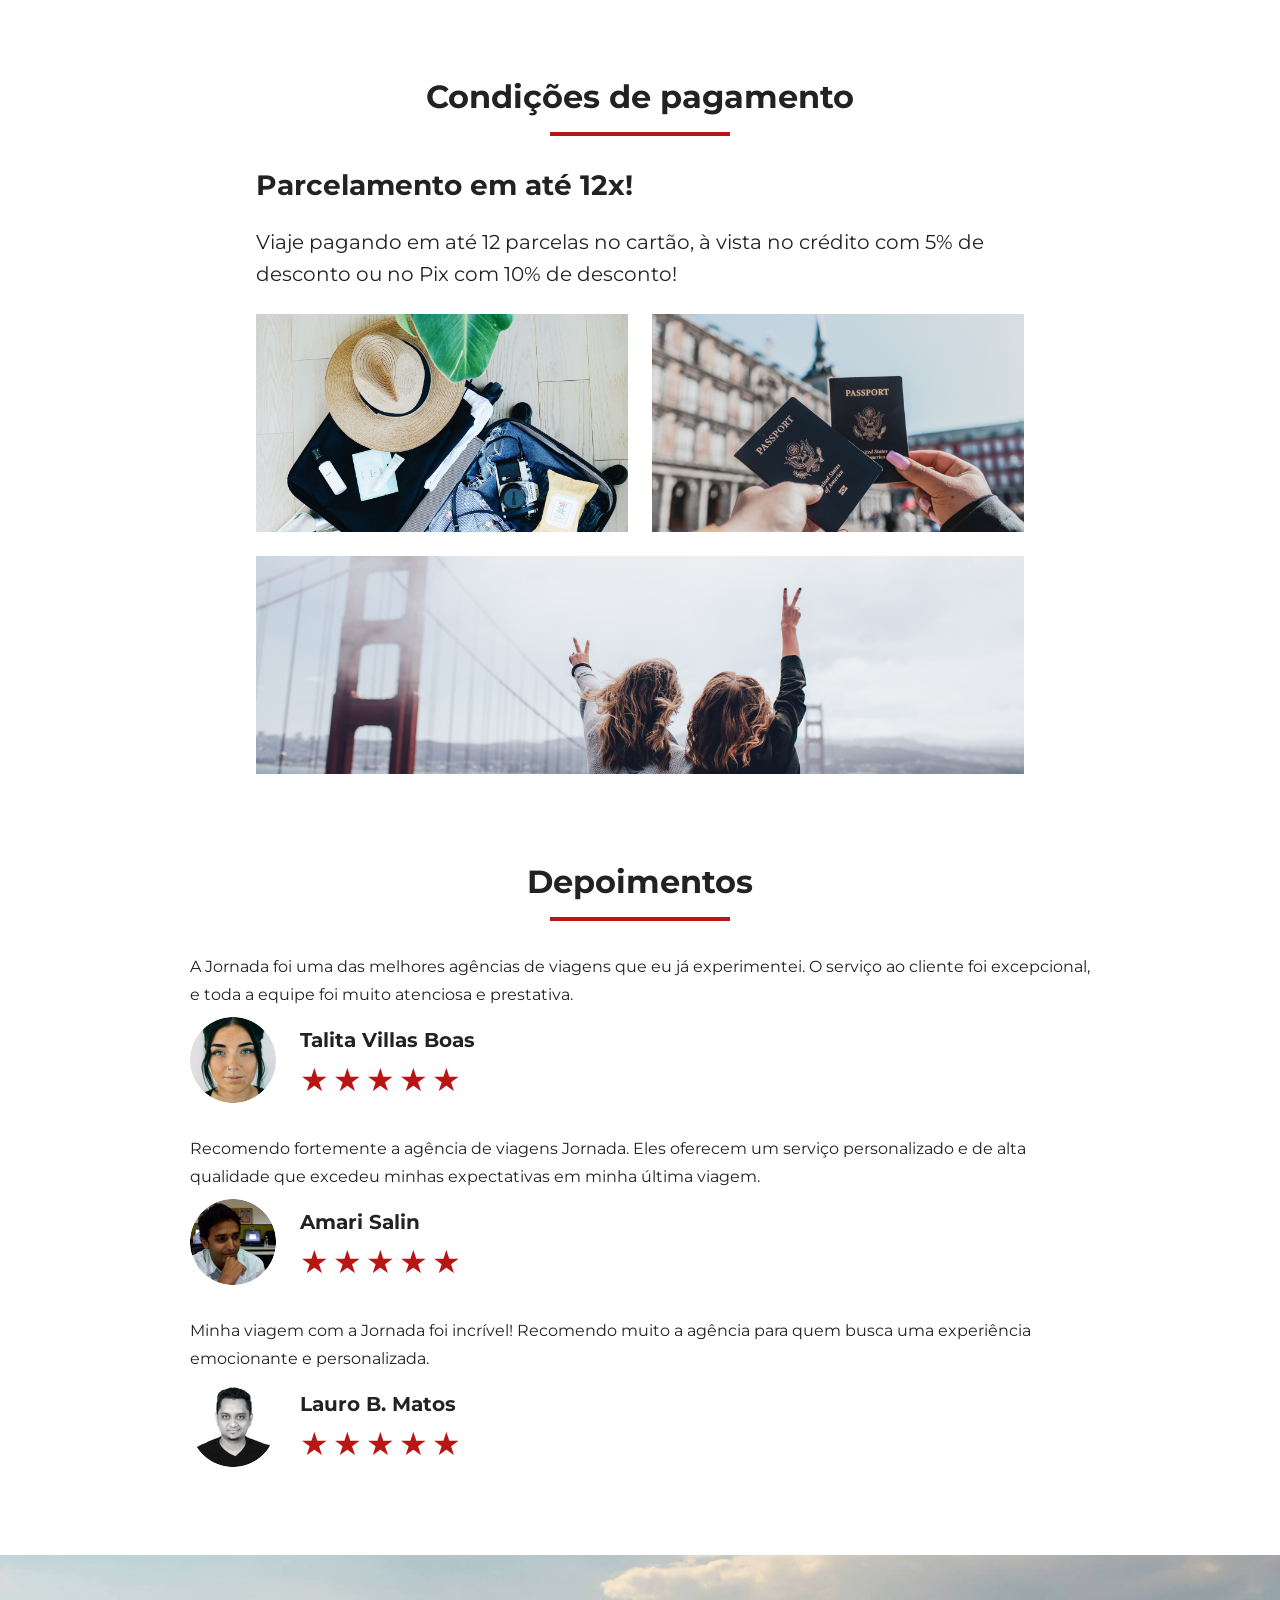
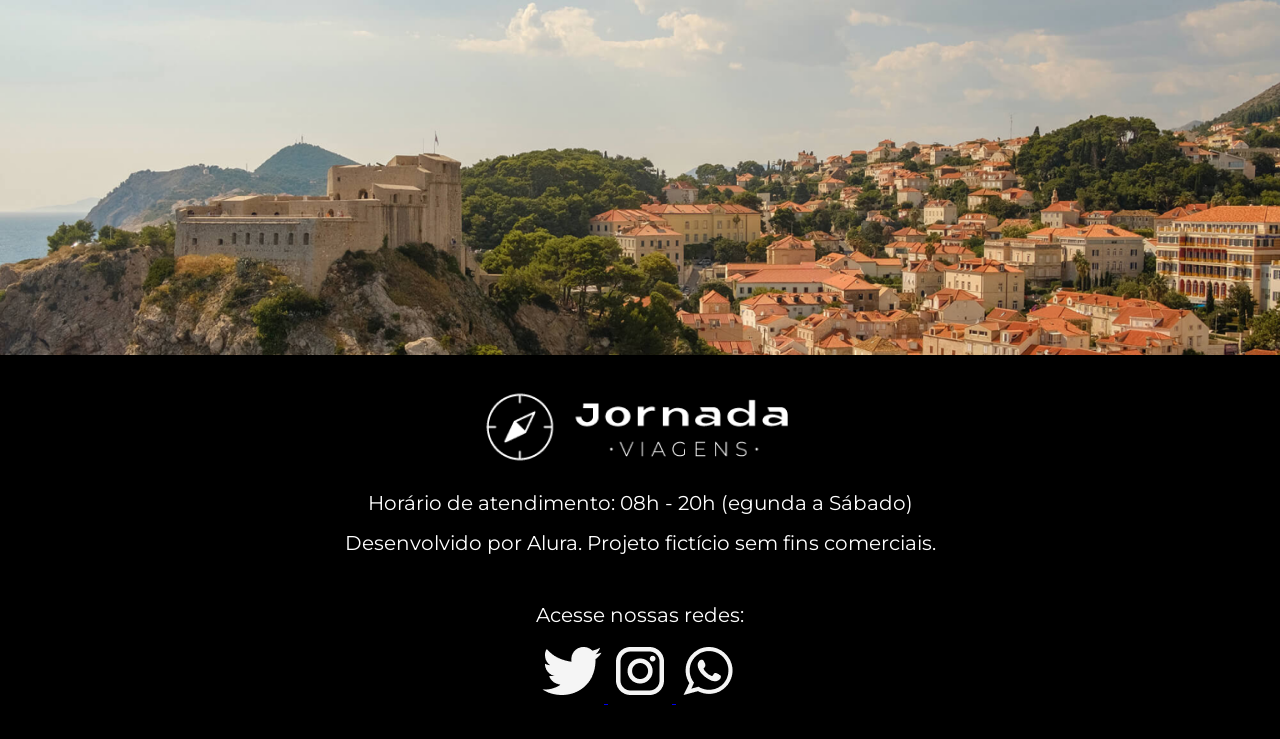
==== commit 10568cfb: "terminado a segunda secao" ====
--- a/index.html
+++ b/index.html
@@ -1,10 +1,11 @@
 <!DOCTYPE html>
-<html lang="en">
+<html lang="pt-br">
 <head>
     <meta charset="UTF-8">
     <meta name="viewport" content="width=device-width, initial-scale=1.0">
     <link rel="stylesheet" href="css/style.css">
     <title>Jornada Viagens</title>
+    <!-- Falta colocar os meta dados -->
 </head>
 <body>
     <header class="main-header">
@@ -18,7 +19,7 @@
             <nav>
                 <ul class="list-links">
                     <li><a href="blog.html" target="_blank" title="acessar blog">Blog</a></li>
-                    <li><a href="pacotes.html" target="_blank" title="acessar pacotes de viagem">Pacotes de viagem</a></li>
+                    <li><a href="pacotes.html" target="_parent" title="acessar pacotes de viagem">Pacotes de viagem</a></li>
                     <li><a href="contato.html" target="_blank" title="Acessar contato">Contato</a></li>
                 </ul>
             </nav>
@@ -146,7 +147,91 @@
                     <div class="image third colspan-2"></div>
                 </div>
         </div>
-       
-    </section>
+    </section>
+    <section class="testimonial">
+        <div class="section-title">
+            <h2>Depoimentos</h2>
+            <hr>
+        </div>
+        <div class="testimonial-container">
+            <article>
+                <header>
+                    <p>A Jornada foi uma das melhores agências de viagens que eu já experimentei. O serviço ao cliente foi excepcional, e toda a equipe foi muito atenciosa e prestativa.</p>
+                </header>
+                <footer>
+                    <img src="img/person 1.png" alt="Imagem de perfil da cliente Talita Villas Boas">
+                    <div class="profile-content">
+                        <h4>Talita Villas Boas</h4>
+                        <div class="rating">
+                            <span class="star">★</span>
+                            <span class="star">★</span>
+                            <span class="star">★</span>
+                            <span class="star">★</span>
+                            <span class="star">★</span>
+                        </div>
+                    </div>
+                </footer>
+            </article>
+            <article>
+                <header>
+                    <p>Recomendo fortemente a agência de viagens Jornada. Eles oferecem um serviço personalizado e de alta qualidade que excedeu minhas expectativas em minha última viagem.</p>
+                </header>
+                <footer>
+                    <img src="img/person 2.png" alt="Imagem de perfil da cliente Amari Salin">
+                    <div class="profile-content">
+                        <h4>Amari Salin</h4>
+                        <div class="rating">
+                            <span class="star">★</span>
+                            <span class="star">★</span>
+                            <span class="star">★</span>
+                            <span class="star">★</span>
+                            <span class="star">★</span>
+                        </div>
+                    </div>
+                </footer>
+            </article>
+            <article>
+                <header>
+                    <p>Minha viagem com a Jornada foi incrível! Recomendo muito a agência para quem busca uma experiência emocionante e personalizada.</p>
+                </header>
+                <footer>
+                    <img src="img/person 3.png" alt="Imagem de perfil da cliente Lauro B. Matos">
+                    <div class="profile-content">
+                        <h4>Lauro B. Matos</h4>
+                        <div class="rating">
+                            <span class="star">★</span>
+                            <span class="star">★</span>
+                            <span class="star">★</span>
+                            <span class="star">★</span>
+                            <span class="star">★</span>
+                        </div>
+                    </div>
+                </footer>
+            </article>
+        </div>
+    </section>
+    <secion class="bottom-hero">
+        <div class="hero-img">
+        </div>
+    </secion>
+    <footer class="main-footer">
+        <div class="footer-content">
+            <img src="img/Logo-branco 1.png" alt="logo completo Jornada Viagens">
+            <p>Horário de atendimento: 08h - 20h (<Slot></Slot>egunda a Sábado)</p>
+            <p>Desenvolvido por Alura. Projeto fictício sem fins comerciais.</p>
+        </div>
+        <div class="footer-social">
+            <p>Acesse nossas redes:</p>
+            <a href="#" target="_blank" title="Acesse o Twitter do Jornada Viagens">
+                <img src="img/Twiter 1.png" alt="Icone do Twitter na cor branca">
+            </a>
+            <a href="#" target="_blank" title="Acesse o Instagram do Jornada Viagens">
+                <img src="img/Instragam 1.png" alt="Icone do Instagram na cor branca">
+            </a>
+            <a href="#" target="_blank" title="Entre em contato atraves do Whatsapp do Jornada Viagens">
+                <img src="img/Whatsapp 1.png" alt="Icone do Whatsapp na cor branca">
+            </a>
+        </div>
+    </footer>
 </body>
 </html>
--- a/css/style.css
+++ b/css/style.css
@@ -0,0 +1,9 @@
+@import url(global.css);
+@import url(header.css);
+@import url(hero.css);
+@import url(offers.css);
+@import url(categories.css);
+@import url(destinations.css);
+@import url(payments.css);
+@import url(testimonials.css);
+@import url(footer.css);
